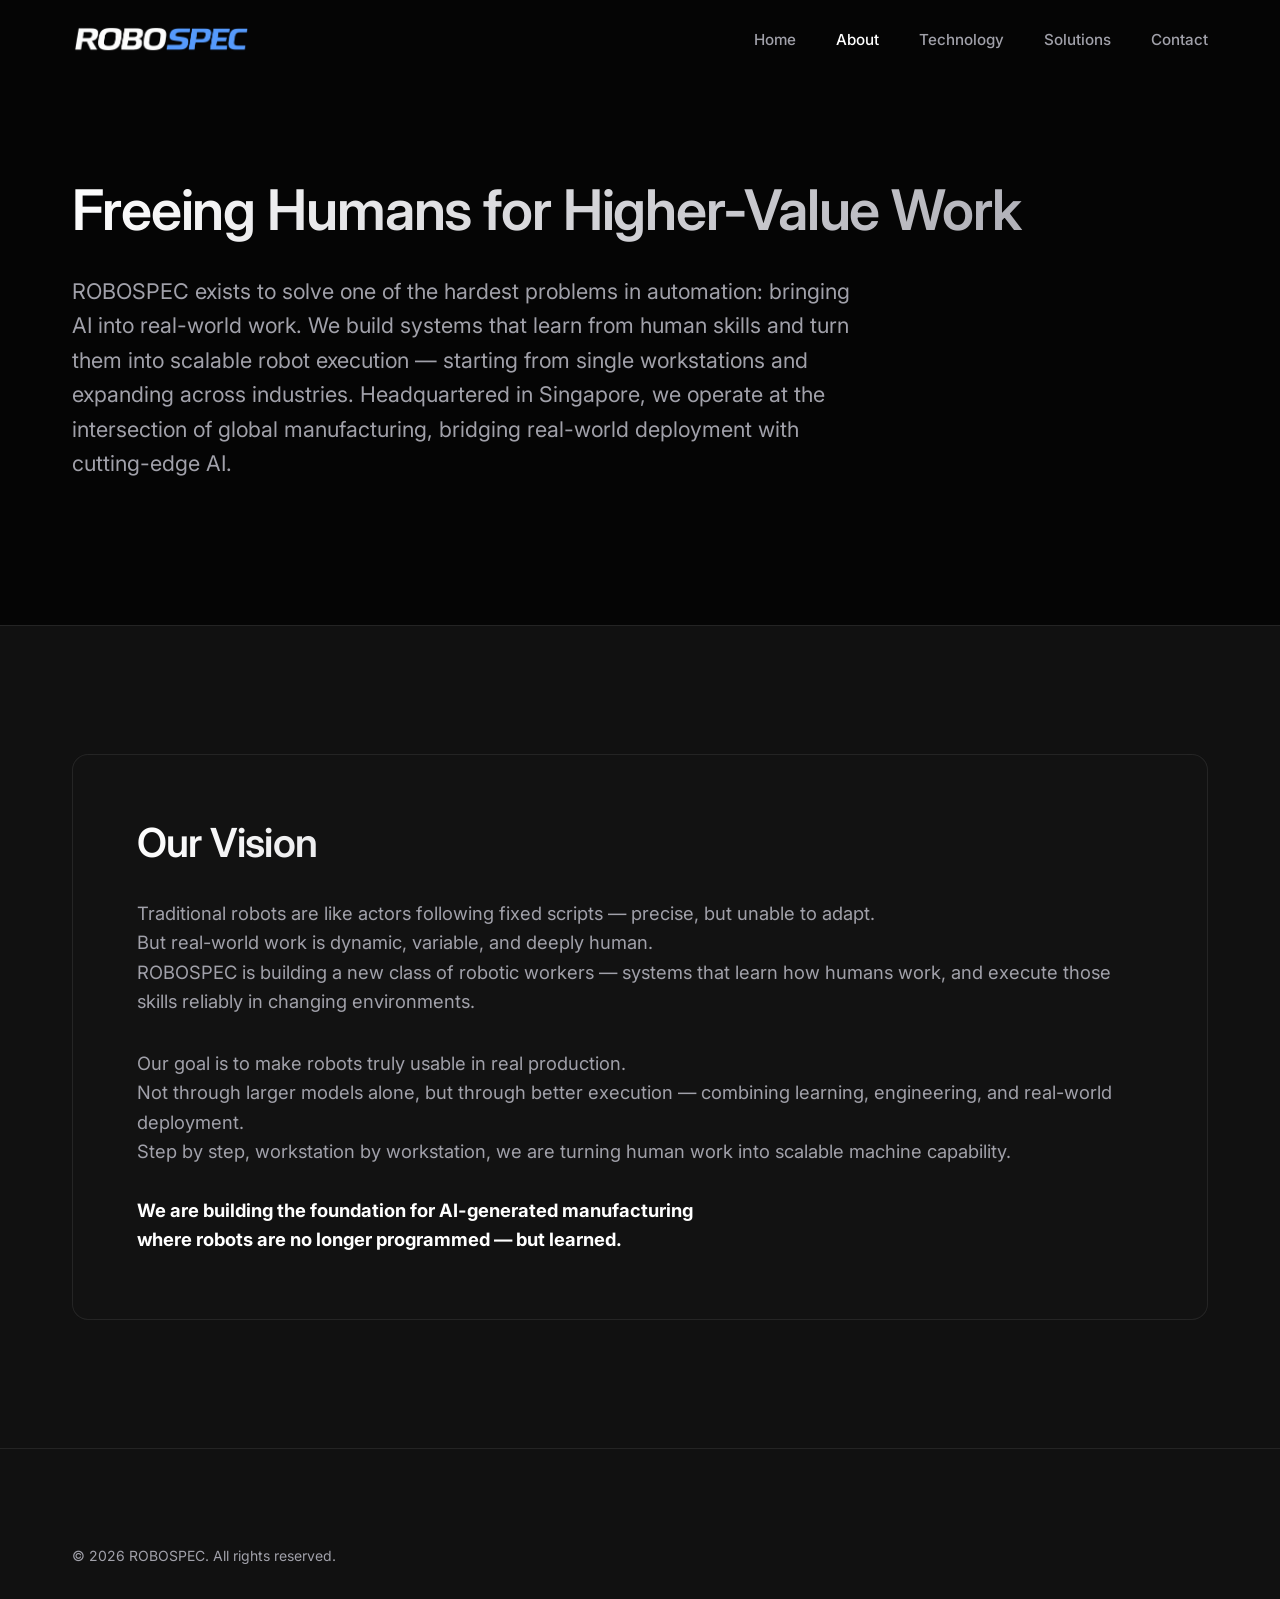
==== about.html @ 254b166c "u" ====
<!DOCTYPE html>
<html lang="en">

<head>
  <meta charset="UTF-8">
  <meta name="viewport" content="width=device-width, initial-scale=1.0">
  <title>About Us | ROBOSPEC</title>
  <link rel="stylesheet" href="./asset/style.css">
  <link rel="icon" href="./asset/favicon/favicon.ico" sizes="48x48">
  <link rel="icon" type="image/png" sizes="32x32" href="./asset/favicon/favicon-32x32.png">
  <link rel="icon" type="image/png" sizes="16x16" href="./asset/favicon/favicon-16x16.png">
  <link rel="apple-touch-icon" href="./asset/favicon/favicon-180x180.png">
</head>

<body>

  <!-- Navigation -->
  <nav class="navbar" id="navbar">
    <div class="container nav-container">
      <a href="index.html" class="logo">
        <img src="./asset/logo.png" alt="ROBOSPEC Logo">
      </a>
      <ul class="nav-links">
        <li><a href="index.html" class="nav-link">Home</a></li>
        <li><a href="about.html" class="nav-link active">About</a></li>
        <li><a href="technology.html" class="nav-link">Technology</a></li>
        <li><a href="solutions.html" class="nav-link">Solutions</a></li>
        <li><a href="contact.html" class="nav-link">Contact</a></li>
      </ul>
    </div>
  </nav>

  <!-- Title Header -->
  <header class="section" style="padding-top: 180px; padding-bottom: 80px;">
    <div class="container">
      <h1 class="hero-title reveal text-gradient" style="font-size: 3.5rem;">Freeing Humans for Higher-Value Work</h1>
      <p class="section-subtitle reveal" style="max-width: 800px; font-size: 1.35rem;">ROBOSPEC exists to solve one of
        the hardest problems in automation:
        bringing AI into real-world work.

        We build systems that learn from human skills and turn them into scalable robot execution —
        starting from single workstations and expanding across industries.

        Headquartered in Singapore, we operate at the intersection of global manufacturing,
        bridging real-world deployment with cutting-edge AI.</p>
    </div>
  </header>

  <!-- Team/Culture Section -->
  <section class="section" style="border-top: 1px solid var(--border-subtle); background: var(--bg-secondary);">
    <div class="container">
      <div class="glass-panel" style="padding: 4rem;">
        <h2 class="text-gradient" style="font-size: 2.5rem; margin-bottom: 2rem;">Our Vision</h2>
        <p style="color: var(--text-secondary); font-size: 1.15rem; margin-bottom: 2rem;">Traditional robots are like
          actors following fixed scripts —
          precise, but unable to adapt.<br />

          But real-world work is dynamic, variable, and deeply human.<br />


          ROBOSPEC is building a new class of robotic workers —
          systems that learn how humans work,
          and execute those skills reliably in changing environments.</p>

        <p style="color: var(--text-secondary); font-size: 1.15rem;">Our goal is to make robots truly usable in real
          production.<br />


          Not through larger models alone,
          but through better execution —
          combining learning, engineering, and real-world deployment.<br />


          Step by step, workstation by workstation,
          we are turning human work into scalable machine capability.<br /><br />
          <strong style="color: var(--text-primary);">We are building the foundation for AI-generated
            manufacturing<br />
            where robots are no longer programmed — but learned.</strong>
        </p>
      </div>
    </div>
  </section>

  <!-- Footer -->
  <footer class="footer">
    <div class="container">
      <div class="footer-bottom" style="border-top: none; padding-top: 0;">
        <p>&copy; 2026 ROBOSPEC. All rights reserved.</p>
      </div>
    </div>
  </footer>

  <script src="./asset/main.js"></script>
</body>

</html>
---- asset/style.css ----
/* ==========================================================================
   Design System & Global Variables
   ========================================================================== */
@import url('https://fonts.googleapis.com/css2?family=Inter:wght@300;400;500;600;700&display=swap');

:root {
  /* Color Palette */
  --bg-primary: #050505;
  --bg-secondary: #111111;
  --bg-card: rgba(20, 20, 20, 0.6);
  --accent-primary: #5c9eff;
  --accent-hover: #82b4ff;
  --accent-glow: rgba(92, 158, 255, 0.25);
  
  --text-primary: #ffffff;
  --text-secondary: #a1a1aa;
  
  --border-subtle: rgba(255, 255, 255, 0.08);
  --border-hover: rgba(255, 255, 255, 0.15);
  
  /* Typography */
  --font-sans: 'Inter', system-ui, -apple-system, sans-serif;
  
  /* Layout */
  --container-width: 1200px;
  --nav-height: 80px;
}

/* ==========================================================================
   Reset & Base Styles
   ========================================================================== */
* {
  margin: 0;
  padding: 0;
  box-sizing: border-box;
}

html {
  scroll-behavior: smooth;
  font-family: var(--font-sans);
  background-color: var(--bg-primary);
  color: var(--text-primary);
  -webkit-font-smoothing: antialiased;
}

body {
  overflow-x: hidden;
  line-height: 1.6;
}

a {
  text-decoration: none;
  color: inherit;
  transition: color 0.3s ease;
}

ul {
  list-style: none;
}

.container {
  max-width: var(--container-width);
  margin: 0 auto;
  padding: 0 2rem;
}

/* ==========================================================================
   Typography Utilities
   ========================================================================== */
h1, h2, h3, h4, h5, h6 {
  line-height: 1.2;
  font-weight: 600;
  letter-spacing: -0.02em;
}

.text-gradient {
  background: linear-gradient(135deg, #ffffff 0%, #a1a1aa 100%);
  -webkit-background-clip: text;
  -webkit-text-fill-color: transparent;
}

.section-title {
  font-size: clamp(2.5rem, 5vw, 4rem);
  margin-bottom: 1.5rem;
  max-width: 800px;
}

.section-subtitle {
  font-size: 1.25rem;
  color: var(--text-secondary);
  font-weight: 400;
  max-width: 600px;
  margin-bottom: 4rem;
}

/* ==========================================================================
   Components (Glassmorphism & Buttons)
   ========================================================================== */
.glass-panel {
  background: var(--bg-card);
  backdrop-filter: blur(12px);
  -webkit-backdrop-filter: blur(12px);
  border: 1px solid var(--border-subtle);
  border-radius: 16px;
  transition: all 0.4s cubic-bezier(0.16, 1, 0.3, 1);
}

.glass-panel:hover {
  border-color: var(--border-hover);
  background: rgba(30, 30, 30, 0.6);
  transform: translateY(-5px);
  box-shadow: 0 10px 40px rgba(0, 0, 0, 0.5);
}

.btn {
  display: inline-flex;
  align-items: center;
  justify-content: center;
  padding: 0.875rem 1.75rem;
  border-radius: 100px;
  font-weight: 500;
  font-size: 1rem;
  cursor: pointer;
  transition: all 0.3s ease;
  border: none;
}

.btn-primary {
  background: var(--accent-primary);
  color: #fff;
  box-shadow: 0 4px 15px var(--accent-glow);
}

.btn-primary:hover {
  background: var(--accent-hover);
  box-shadow: 0 6px 20px rgba(30, 96, 255, 0.4);
  transform: translateY(-2px);
}

.btn-secondary {
  background: rgba(255, 255, 255, 0.05);
  color: var(--text-primary);
  border: 1px solid var(--border-subtle);
  backdrop-filter: blur(10px);
}

.btn-secondary:hover {
  background: rgba(255, 255, 255, 0.1);
  border-color: var(--border-hover);
  transform: translateY(-2px);
}

/* ==========================================================================
   Navigation
   ========================================================================== */
.navbar {
  position: fixed;
  top: 0;
  width: 100%;
  height: var(--nav-height);
  z-index: 1000;
  transition: all 0.3s ease;
  border-bottom: 1px solid transparent;
}

.navbar.scrolled {
  background: rgba(5, 5, 5, 0.8);
  backdrop-filter: blur(12px);
  -webkit-backdrop-filter: blur(12px);
  border-bottom: 1px solid var(--border-subtle);
}

.nav-container {
  display: flex;
  justify-content: space-between;
  align-items: center;
  height: 100%;
}

.logo {
  display: flex;
  align-items: center;
}

.logo img {
  height: 32px;
  width: auto;
  display: block;
}

.nav-links {
  display: flex;
  gap: 2.5rem;
}

.nav-link {
  font-size: 0.95rem;
  font-weight: 500;
  color: var(--text-secondary);
}

.nav-link:hover, .nav-link.active {
  color: var(--text-primary);
}

/* ==========================================================================
   Hero Section
   ========================================================================== */
.hero {
  position: relative;
  min-height: 100vh;
  display: flex;
  align-items: center;
  padding-top: var(--nav-height);
  overflow: hidden;
}

.hero-bg {
  position: absolute;
  top: 0;
  left: 0;
  width: 100%;
  height: 100%;
  z-index: -1;
  background: radial-gradient(circle at 50% 30%, rgba(30, 96, 255, 0.15), transparent 60%);
}

.hero-bg video, .video-placeholder {
  width: 100%;
  height: 100%;
  object-fit: cover;
  opacity: 0.4;
  mask-image: linear-gradient(to bottom, black 50%, transparent 100%);
  -webkit-mask-image: linear-gradient(to bottom, black 50%, transparent 100%);
}

.video-placeholder {
  background: repeating-linear-gradient(45deg, #111, #111 10px, #0a0a0a 10px, #0a0a0a 20px);
  display: flex;
  align-items: center;
  justify-content: center;
  color: rgba(255,255,255,0.2);
  font-size: 2rem;
  font-weight: 700;
}

.hero-content {
  max-width: 800px;
  z-index: 1;
}

.hero-title {
  font-size: clamp(3rem, 7vw, 5.5rem);
  line-height: 1.1;
  margin-bottom: 2rem;
  animation: fadeUp 1s ease 0.2s both;
}

.hero-desc {
  font-size: clamp(1.125rem, 2vw, 1.35rem);
  color: var(--text-secondary);
  font-weight: 400;
  margin-bottom: 3rem;
  max-width: 600px;
  animation: fadeUp 1s ease 0.4s both;
}

.hero-actions {
  display: flex;
  gap: 1rem;
  animation: fadeUp 1s ease 0.6s both;
}

/* ==========================================================================
   Features Section (Unlock Automation)
   ========================================================================== */
.section {
  padding: 8rem 0;
}

.features-grid {
  display: grid;
  grid-template-columns: repeat(auto-fit, minmax(300px, 1fr));
  gap: 2rem;
  margin-top: 4rem;
}

.feature-card {
  padding: 2.5rem;
  display: flex;
  flex-direction: column;
  gap: 1rem;
}

.feature-card .icon-wrapper {
  width: 60px;
  height: 60px;
  background: rgba(30, 96, 255, 0.1);
  border-radius: 12px;
  display: flex;
  align-items: center;
  justify-content: center;
  color: var(--accent-primary);
  margin-bottom: 1rem;
}

.feature-card h3 {
  font-size: 1.5rem;
}

.feature-card p {
  color: var(--text-secondary);
  font-size: 1rem;
}

.feature-placeholder {
  width: 100%;
  height: 180px;
  background: rgba(255,255,255,0.02);
  border-radius: 8px;
  margin-bottom: 1rem;
  display: flex;
  align-items: center;
  justify-content: center;
  color: #555;
  font-weight: 600;
  border: 1px dashed rgba(255,255,255,0.1);
}

/* ==========================================================================
   Metrics Section (Scalable Efficiency)
   ========================================================================== */
.metrics-wrap {
  border-top: 1px solid var(--border-subtle);
  border-bottom: 1px solid var(--border-subtle);
  padding: 6rem 0;
  background: linear-gradient(180deg, rgba(20,20,20,0) 0%, rgba(30,96,255,0.03) 100%);
}

.metrics-grid {
  display: grid;
  grid-template-columns: repeat(auto-fit, minmax(280px, 1fr));
  gap: 4rem 2rem;
}

.metric-item h2 {
  font-size: 2.25rem;
  margin-bottom: 1rem;
  color: var(--accent-primary);
  display: flex;
  align-items: baseline;
  flex-wrap: wrap;
}

.metric-item h2 span {
  font-size: 1.5rem;
  color: var(--text-primary);
  margin-right: 0.75rem;
}

.metric-item p {
  font-size: 1.125rem;
  color: var(--text-secondary);
}

/* ==========================================================================
   Process Section (Deploy)
   ========================================================================== */
.process-grid {
  display: grid;
  grid-template-columns: repeat(auto-fit, minmax(300px, 1fr));
  gap: 3rem;
  position: relative;
}

.process-step {
  position: relative;
}

.step-num {
  font-family: monospace;
  font-size: 1.25rem;
  color: var(--accent-primary);
  margin-bottom: 1rem;
  display: block;
}

.process-step h3 {
  font-size: 1.75rem;
  margin-bottom: 1rem;
}

.process-step p {
  color: var(--text-secondary);
}

/* ==========================================================================
   Footer
   ========================================================================== */
.footer {
  border-top: 1px solid var(--border-subtle);
  padding: 6rem 0 2rem;
  background: var(--bg-secondary);
}

.footer-top {
  display: grid;
  grid-template-columns: 2fr 1fr 1fr;
  gap: 4rem;
  margin-bottom: 4rem;
}

.footer-brand h2 {
  font-size: 2rem;
  margin-bottom: 1.5rem;
}

.footer-form {
  display: flex;
  gap: 0.5rem;
  margin-top: 1.5rem;
}

.footer-form input {
  background: var(--bg-primary);
  border: 1px solid var(--border-subtle);
  color: #fff;
  padding: 0.75rem 1rem;
  border-radius: 8px;
  flex: 1;
  outline: none;
}

.footer-form input:focus {
  border-color: var(--accent-primary);
}

.footer-links h4 {
  margin-bottom: 1.5rem;
  font-size: 1.125rem;
}

.footer-links ul li {
  margin-bottom: 0.75rem;
}

.footer-links ul li a {
  color: var(--text-secondary);
}

.footer-links ul li a:hover {
  color: var(--text-primary);
}

.footer-bottom {
  display: flex;
  justify-content: space-between;
  border-top: 1px solid var(--border-subtle);
  padding-top: 2rem;
  color: var(--text-secondary);
  font-size: 0.875rem;
}

/* ==========================================================================
   Animations & Reveals
   ========================================================================== */
@keyframes fadeUp {
  0% { opacity: 0; transform: translateY(30px); }
  100% { opacity: 1; transform: translateY(0); }
}

.reveal {
  opacity: 0;
  transform: translateY(30px);
  transition: all 0.8s cubic-bezier(0.16, 1, 0.3, 1);
}

.reveal.visible {
  opacity: 1;
  transform: translateY(0);
}

/* ==========================================================================
   Marquee Animation
   ========================================================================== */
.marquee-wrapper {
  margin-top: 2rem;
  overflow: hidden;
  position: relative;
  width: 100%;
  max-width: 400px;
}

.marquee-content {
  display: flex;
  gap: 1rem;
  width: max-content;
  animation: scroll-left 20s linear infinite;
}

.marquee-content:hover {
  animation-play-state: paused;
}

.logo-placeholder {
  width: 100px;
  height: 48px;
  background: rgba(255, 255, 255, 0.05);
  border: 1px solid var(--border-subtle);
  border-radius: 8px;
  display: inline-flex;
  align-items: center;
  justify-content: center;
  font-size: 0.875rem;
  font-weight: 500;
  color: var(--text-secondary);
  flex-shrink: 0;
}

@keyframes scroll-left {
  0% { transform: translateX(0); }
  100% { transform: translateX(calc(-50% - 0.5rem)); }
}

/* ==========================================================================
   Responsive
   ========================================================================== */
@media (max-width: 768px) {
  .nav-links { display: none; }
  .footer-top { grid-template-columns: 1fr; }
  .hero-title { font-size: 2.5rem; }
}
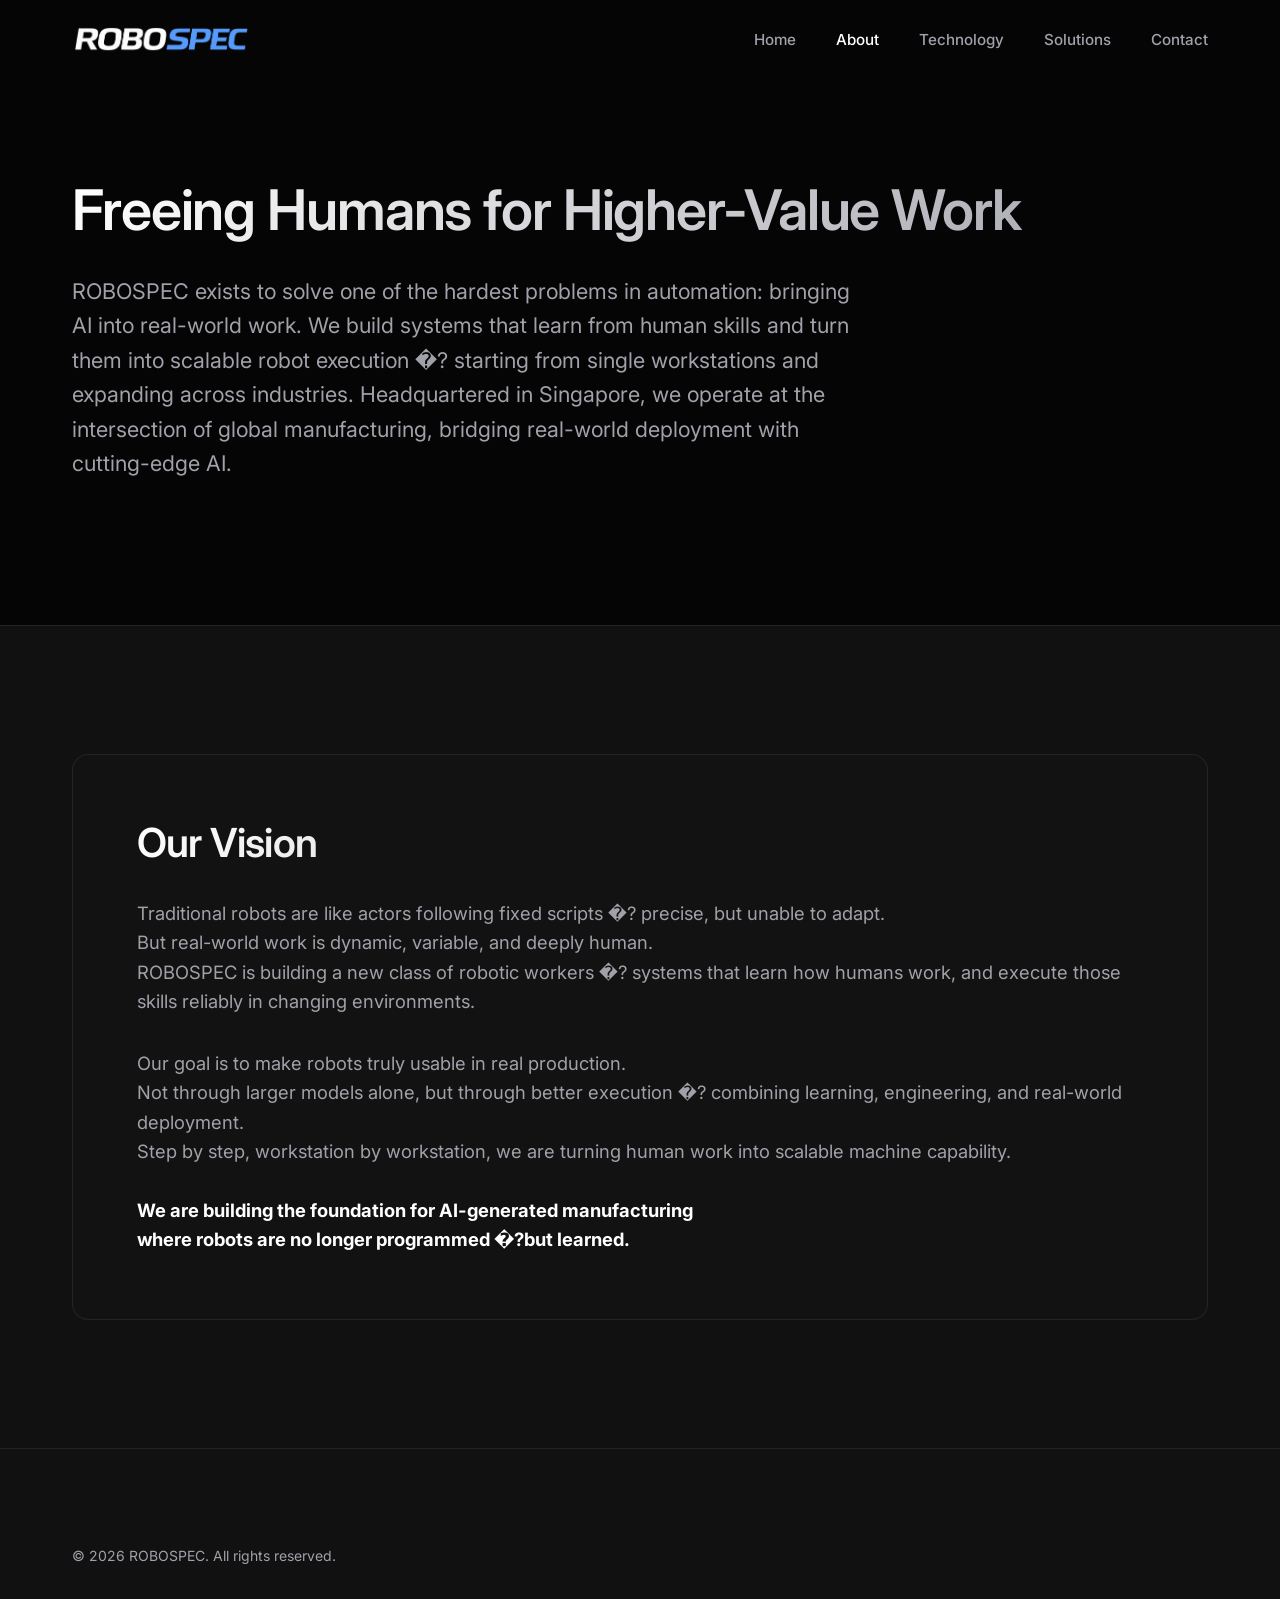
==== commit 52ba0ad5: "w" ====
--- a/about.html
+++ b/about.html
@@ -38,8 +38,7 @@
         the hardest problems in automation:
         bringing AI into real-world work.
 
-        We build systems that learn from human skills and turn them into scalable robot execution —
-        starting from single workstations and expanding across industries.
+        We build systems that learn from human skills and turn them into scalable robot execution �?        starting from single workstations and expanding across industries.
 
         Headquartered in Singapore, we operate at the intersection of global manufacturing,
         bridging real-world deployment with cutting-edge AI.</p>
@@ -52,14 +51,12 @@
       <div class="glass-panel" style="padding: 4rem;">
         <h2 class="text-gradient" style="font-size: 2.5rem; margin-bottom: 2rem;">Our Vision</h2>
         <p style="color: var(--text-secondary); font-size: 1.15rem; margin-bottom: 2rem;">Traditional robots are like
-          actors following fixed scripts —
-          precise, but unable to adapt.<br />
+          actors following fixed scripts �?          precise, but unable to adapt.<br />
 
           But real-world work is dynamic, variable, and deeply human.<br />
 
 
-          ROBOSPEC is building a new class of robotic workers —
-          systems that learn how humans work,
+          ROBOSPEC is building a new class of robotic workers �?          systems that learn how humans work,
           and execute those skills reliably in changing environments.</p>
 
         <p style="color: var(--text-secondary); font-size: 1.15rem;">Our goal is to make robots truly usable in real
@@ -67,15 +64,14 @@
 
 
           Not through larger models alone,
-          but through better execution —
-          combining learning, engineering, and real-world deployment.<br />
+          but through better execution �?          combining learning, engineering, and real-world deployment.<br />
 
 
           Step by step, workstation by workstation,
           we are turning human work into scalable machine capability.<br /><br />
           <strong style="color: var(--text-primary);">We are building the foundation for AI-generated
             manufacturing<br />
-            where robots are no longer programmed — but learned.</strong>
+            where robots are no longer programmed �?but learned.</strong>
         </p>
       </div>
     </div>
@@ -93,4 +89,4 @@
   <script src="./asset/main.js"></script>
 </body>
 
-</html>+</html>
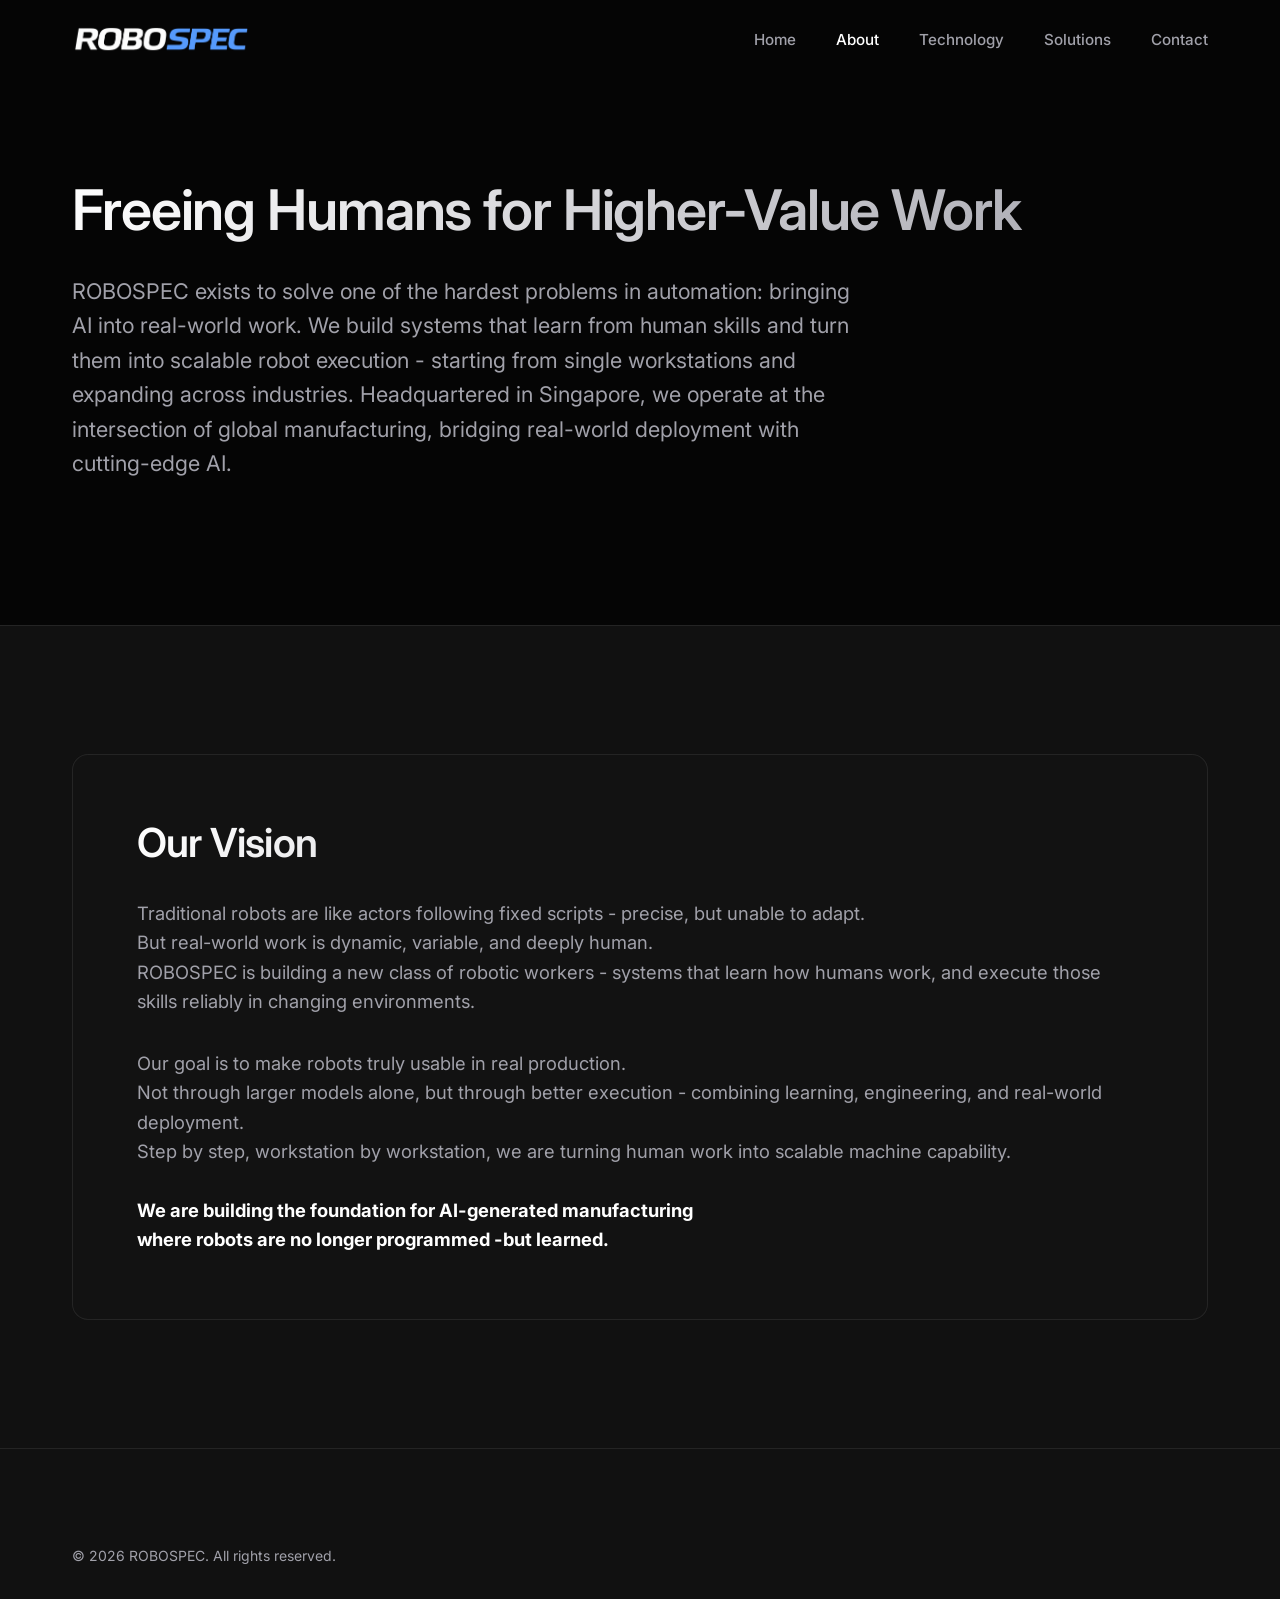
==== commit 77581372: "w" ====
--- a/about.html
+++ b/about.html
@@ -38,7 +38,8 @@
         the hardest problems in automation:
         bringing AI into real-world work.
 
-        We build systems that learn from human skills and turn them into scalable robot execution �?        starting from single workstations and expanding across industries.
+        We build systems that learn from human skills and turn them into scalable robot execution - starting from single
+        workstations and expanding across industries.
 
         Headquartered in Singapore, we operate at the intersection of global manufacturing,
         bridging real-world deployment with cutting-edge AI.</p>
@@ -51,12 +52,12 @@
       <div class="glass-panel" style="padding: 4rem;">
         <h2 class="text-gradient" style="font-size: 2.5rem; margin-bottom: 2rem;">Our Vision</h2>
         <p style="color: var(--text-secondary); font-size: 1.15rem; margin-bottom: 2rem;">Traditional robots are like
-          actors following fixed scripts �?          precise, but unable to adapt.<br />
+          actors following fixed scripts - precise, but unable to adapt.<br />
 
           But real-world work is dynamic, variable, and deeply human.<br />
 
 
-          ROBOSPEC is building a new class of robotic workers �?          systems that learn how humans work,
+          ROBOSPEC is building a new class of robotic workers - systems that learn how humans work,
           and execute those skills reliably in changing environments.</p>
 
         <p style="color: var(--text-secondary); font-size: 1.15rem;">Our goal is to make robots truly usable in real
@@ -64,14 +65,14 @@
 
 
           Not through larger models alone,
-          but through better execution �?          combining learning, engineering, and real-world deployment.<br />
+          but through better execution - combining learning, engineering, and real-world deployment.<br />
 
 
           Step by step, workstation by workstation,
           we are turning human work into scalable machine capability.<br /><br />
           <strong style="color: var(--text-primary);">We are building the foundation for AI-generated
             manufacturing<br />
-            where robots are no longer programmed �?but learned.</strong>
+            where robots are no longer programmed -but learned.</strong>
         </p>
       </div>
     </div>
@@ -89,4 +90,4 @@
   <script src="./asset/main.js"></script>
 </body>
 
-</html>
+</html>
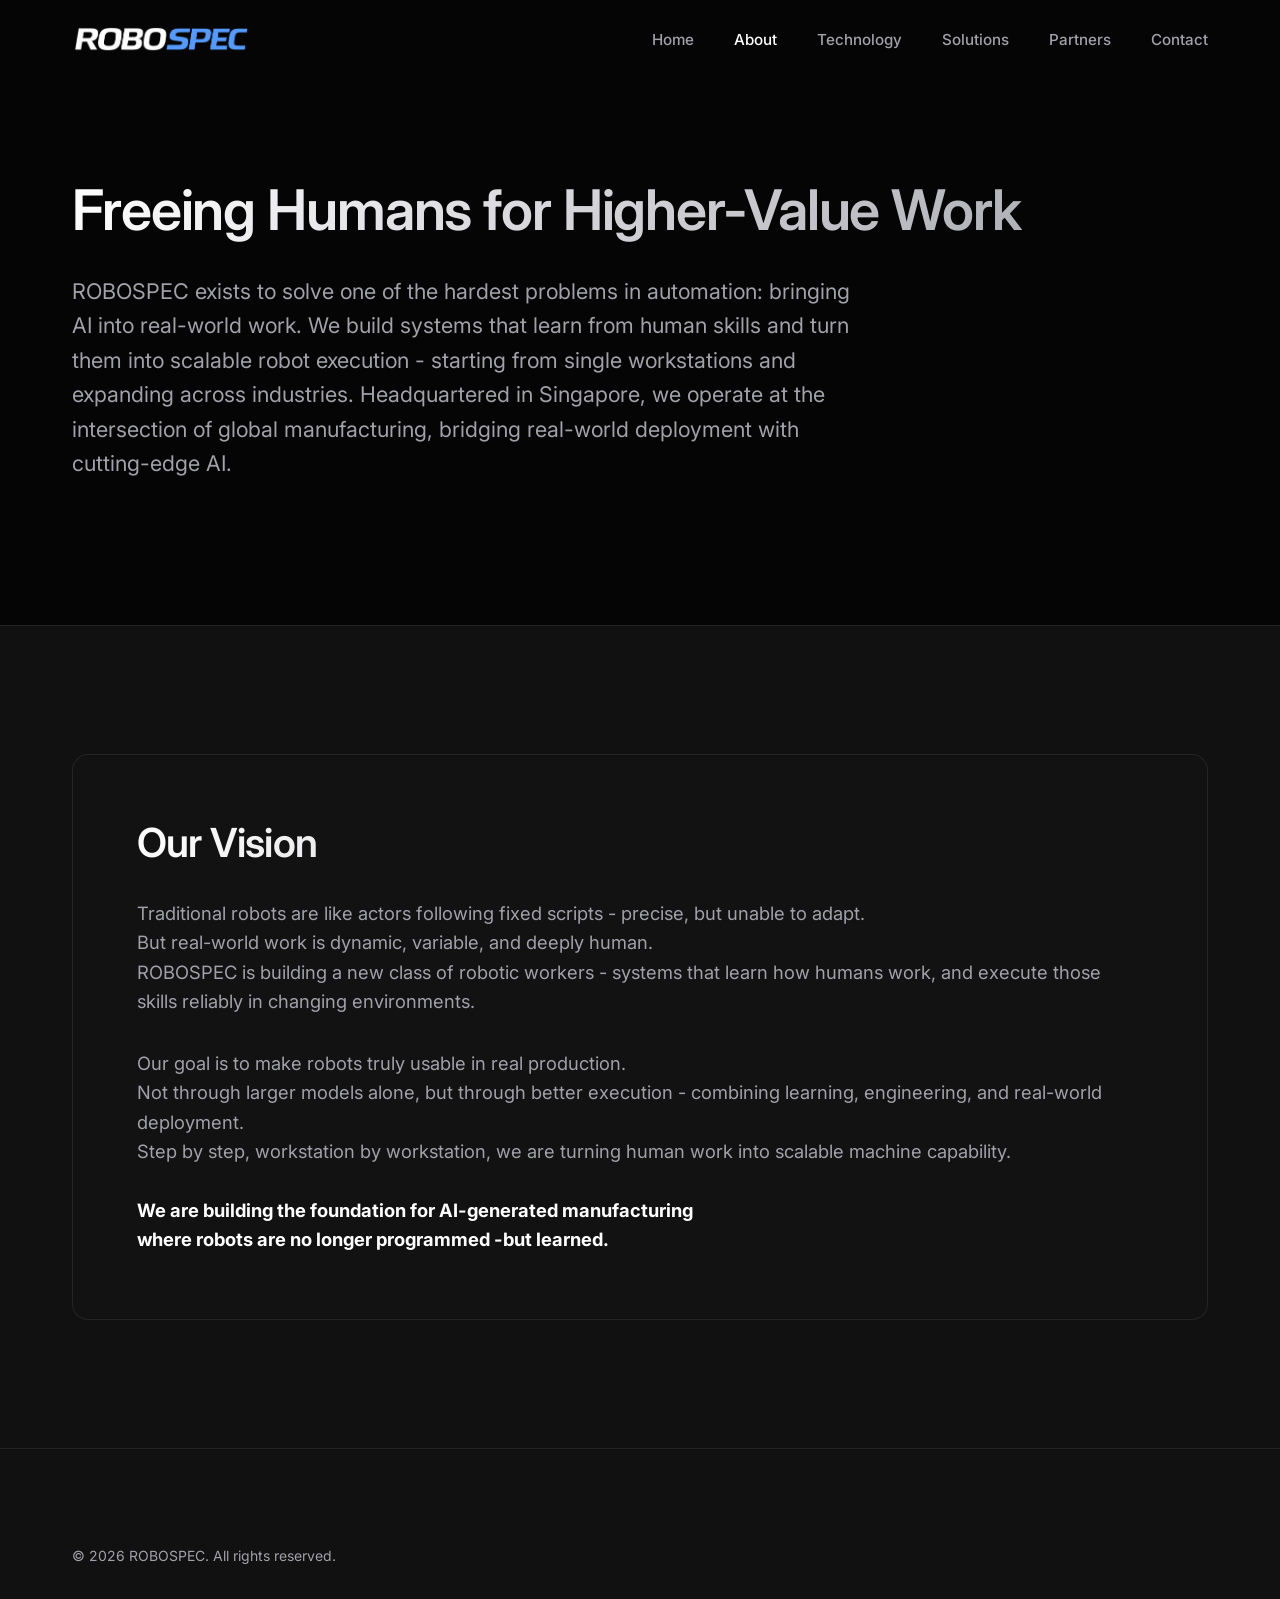
==== commit 4b39d22c: "update" ====
--- a/about.html
+++ b/about.html
@@ -25,6 +25,7 @@
         <li><a href="about.html" class="nav-link active">About</a></li>
         <li><a href="technology.html" class="nav-link">Technology</a></li>
         <li><a href="solutions.html" class="nav-link">Solutions</a></li>
+        <li><a href="partners.html" class="nav-link">Partners</a></li>
         <li><a href="contact.html" class="nav-link">Contact</a></li>
       </ul>
     </div>
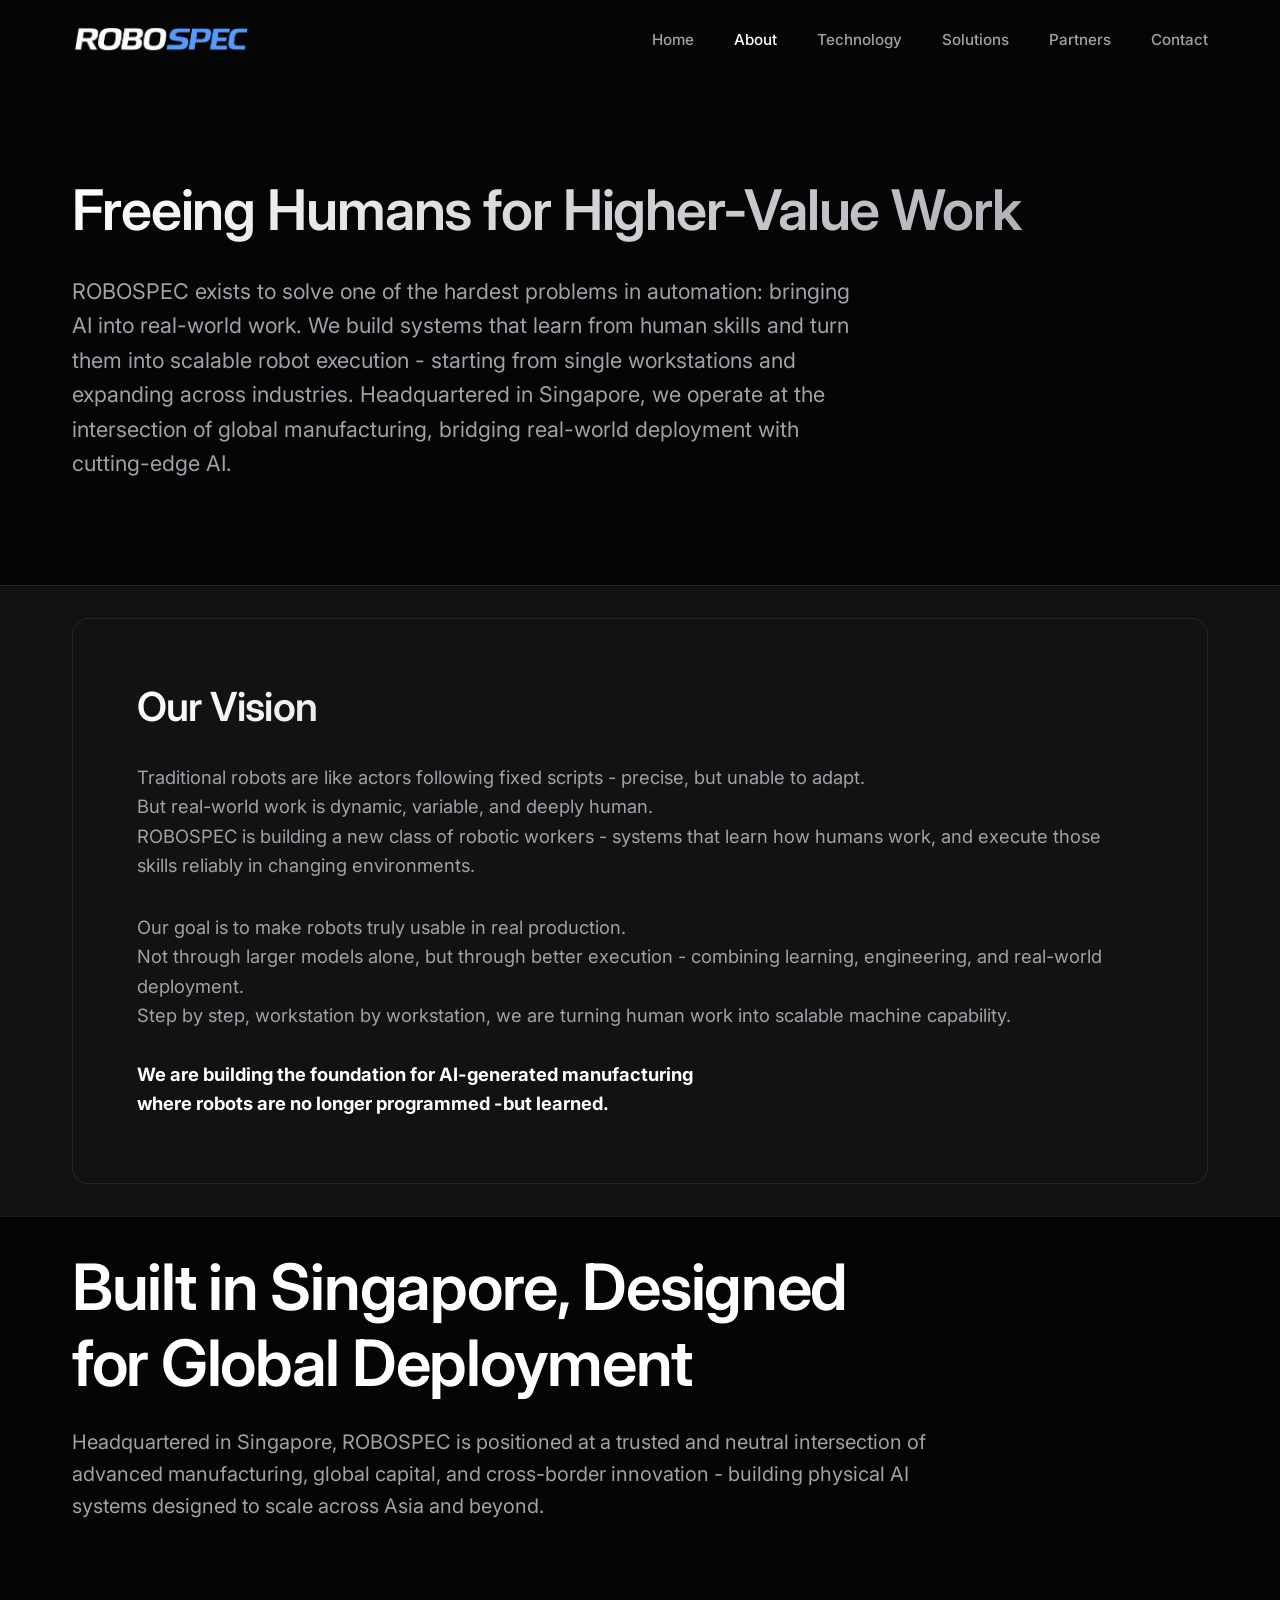
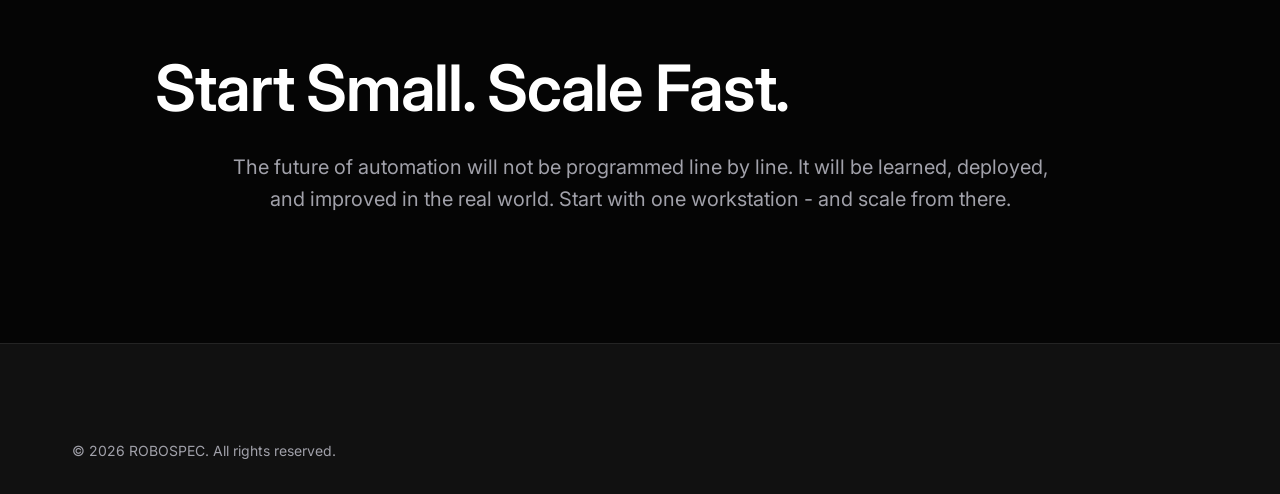
==== commit c2f5011e: "w" ====
--- a/about.html
+++ b/about.html
@@ -32,7 +32,7 @@
   </nav>
 
   <!-- Title Header -->
-  <header class="section" style="padding-top: 180px; padding-bottom: 80px;">
+  <header class="section" style="padding-top: 180px; padding-bottom: 40px;">
     <div class="container">
       <h1 class="hero-title reveal text-gradient" style="font-size: 3.5rem;">Freeing Humans for Higher-Value Work</h1>
       <p class="section-subtitle reveal" style="max-width: 800px; font-size: 1.35rem;">ROBOSPEC exists to solve one of
@@ -48,7 +48,7 @@
   </header>
 
   <!-- Team/Culture Section -->
-  <section class="section" style="border-top: 1px solid var(--border-subtle); background: var(--bg-secondary);">
+  <section class="section" style="border-top: 1px solid var(--border-subtle); background: var(--bg-secondary); padding-top: 2rem; padding-bottom: 2rem;">
     <div class="container">
       <div class="glass-panel" style="padding: 4rem;">
         <h2 class="text-gradient" style="font-size: 2.5rem; margin-bottom: 2rem;">Our Vision</h2>
@@ -79,6 +79,33 @@
     </div>
   </section>
 
+  <!-- Singapore -->
+  <section class="section" style="border-top: 1px solid var(--border-subtle); padding-top: 2rem; padding-bottom: 2rem;">
+    <div class="container">
+      <div class="section-header reveal">
+        <h2 class="section-title">Built in Singapore, Designed for Global Deployment</h2>
+        <p class="section-subtitle" style="max-width: 860px;">
+          Headquartered in Singapore, ROBOSPEC is positioned at a trusted and neutral intersection of advanced
+          manufacturing,
+          global capital, and cross-border innovation - building physical AI systems designed to scale across Asia and
+          beyond.
+        </p>
+      </div>
+    </div>
+  </section>
+
+  <!-- CTA -->
+  <section class="section" style="padding-top: 2rem;">
+    <div class="container" style="text-align: center;">
+      <h2 class="section-title reveal">Start Small. Scale Fast.</h2>
+      <p class="section-subtitle reveal" style="max-width: 820px; margin: 0 auto;">
+        The future of automation will not be programmed line by line.
+        It will be learned, deployed, and improved in the real world.
+        Start with one workstation - and scale from there.
+      </p>
+    </div>
+  </section>
+
   <!-- Footer -->
   <footer class="footer">
     <div class="container">
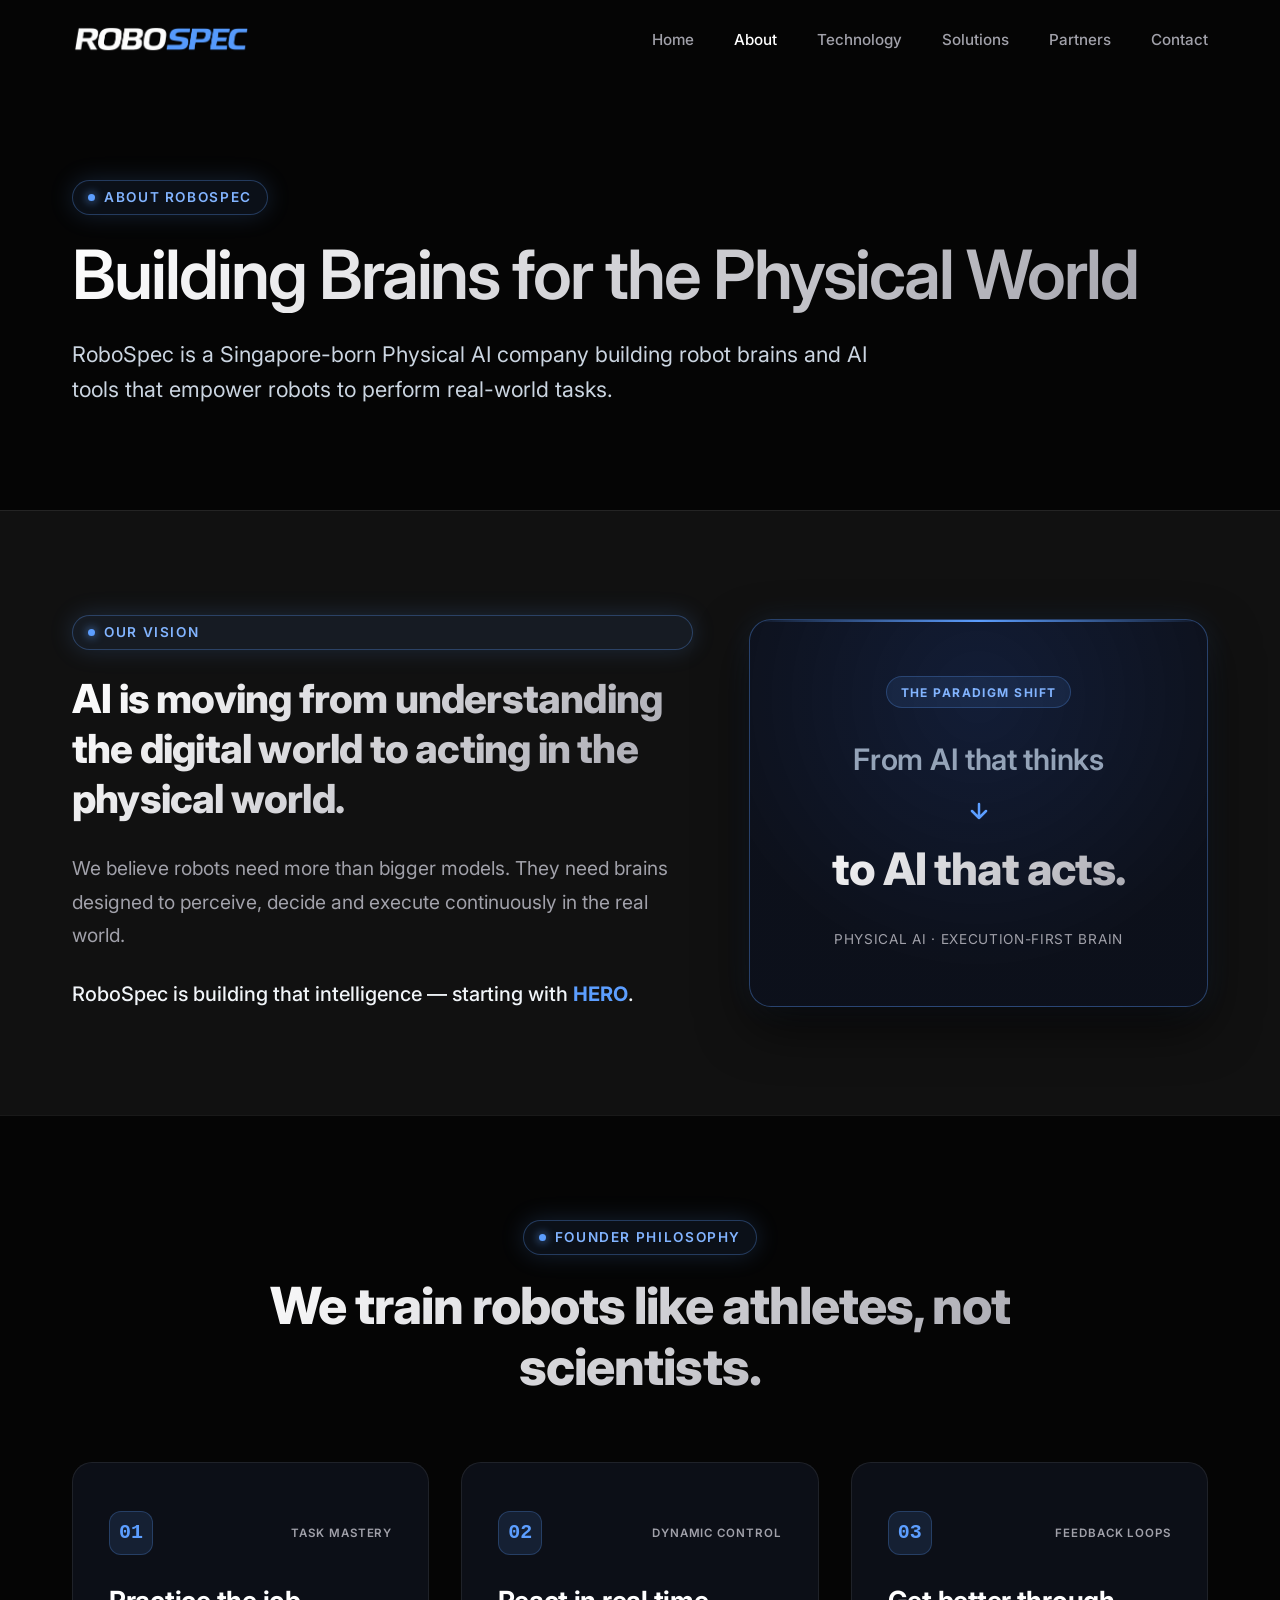
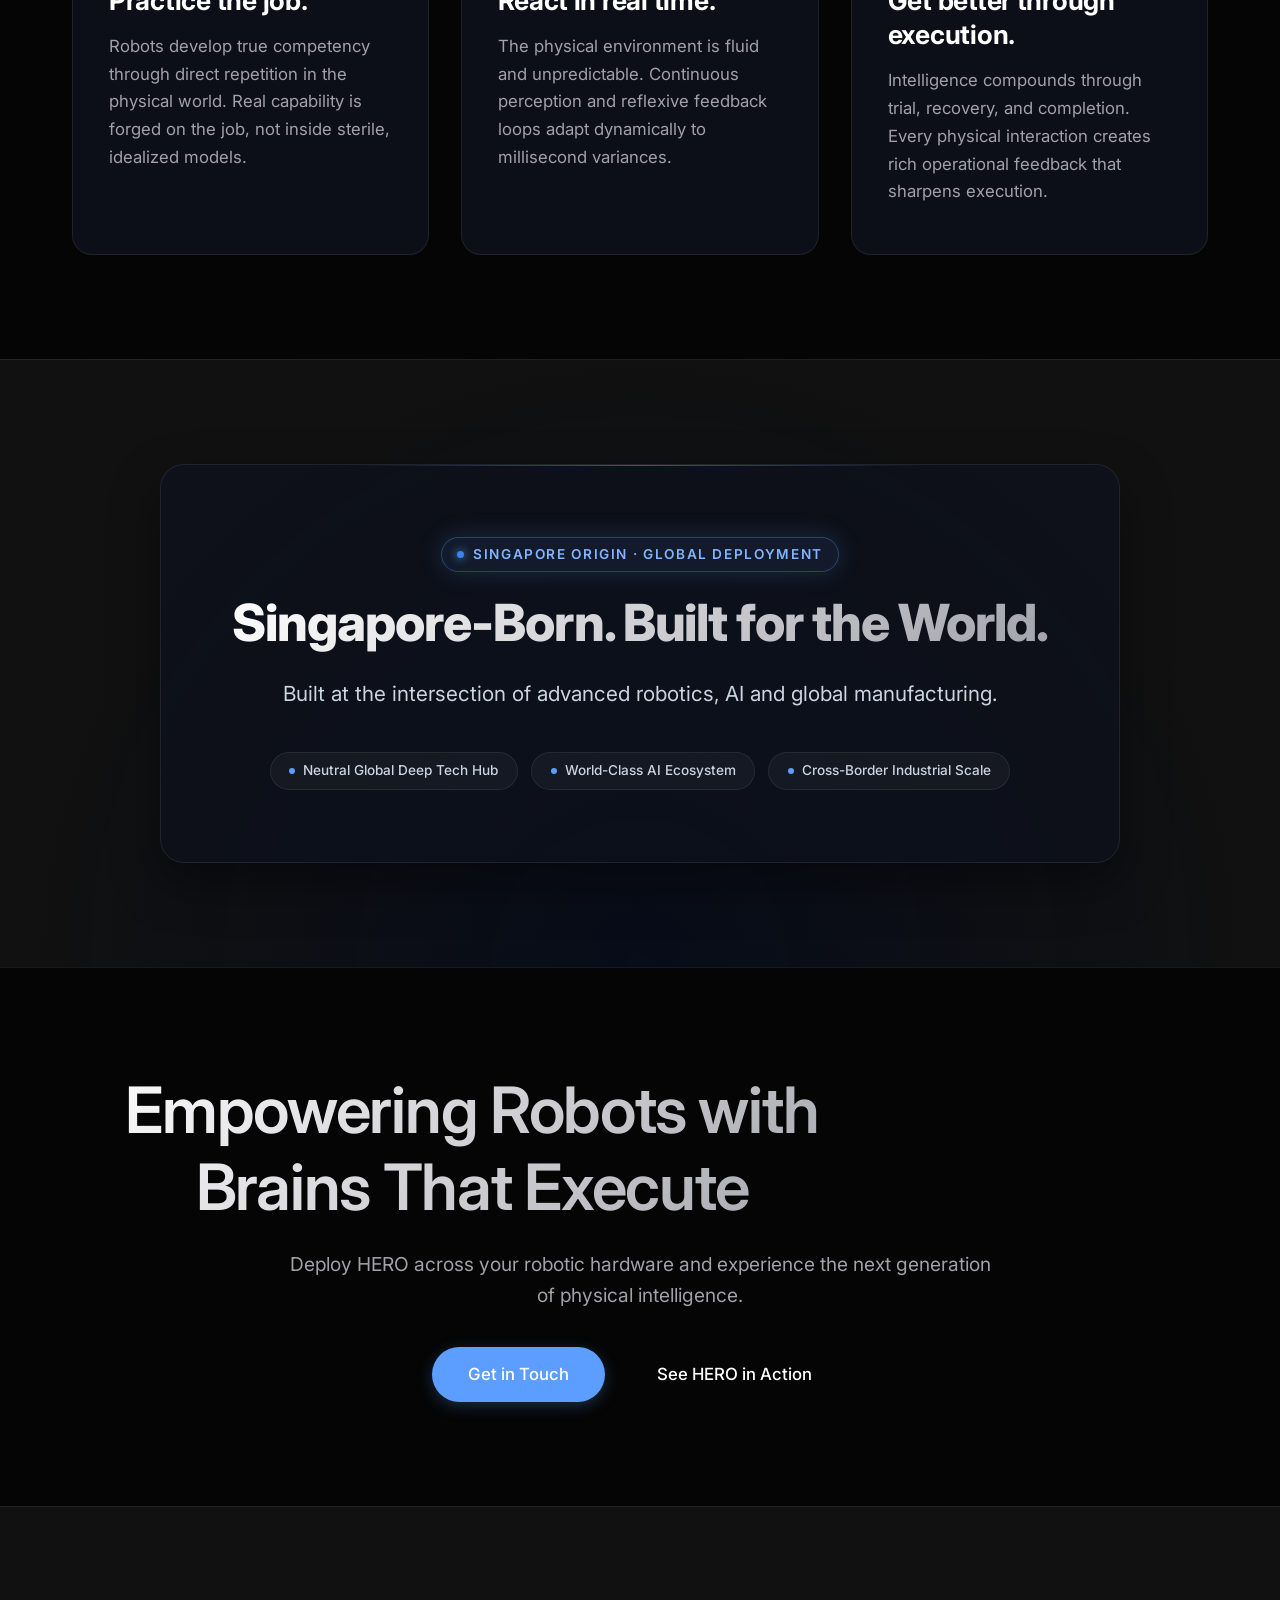
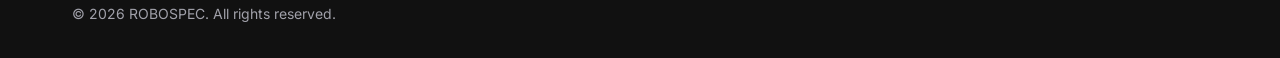
==== commit 6440c31e: "robot brain website revamp" ====
--- a/about.html
+++ b/about.html
@@ -4,7 +4,9 @@
 <head>
   <meta charset="UTF-8">
   <meta name="viewport" content="width=device-width, initial-scale=1.0">
-  <title>About Us | ROBOSPEC</title>
+  <title>About Us | ROBOSPEC - Building Brains for the Physical World</title>
+  <meta name="description"
+    content="RoboSpec is a Singapore-born Physical AI company building robot brains and AI tools that empower robots to perform real-world tasks.">
   <link rel="stylesheet" href="./asset/style.css">
   <link rel="icon" href="./asset/favicon/favicon.ico" sizes="48x48">
   <link rel="icon" type="image/png" sizes="32x32" href="./asset/favicon/favicon-32x32.png">
@@ -34,75 +36,152 @@
   <!-- Title Header -->
   <header class="section" style="padding-top: 180px; padding-bottom: 40px;">
     <div class="container">
-      <h1 class="hero-title reveal text-gradient" style="font-size: 3.5rem;">Freeing Humans for Higher-Value Work</h1>
-      <p class="section-subtitle reveal" style="max-width: 800px; font-size: 1.35rem;">ROBOSPEC exists to solve one of
-        the hardest problems in automation:
-        bringing AI into real-world work.
-
-        We build systems that learn from human skills and turn them into scalable robot execution - starting from single
-        workstations and expanding across industries.
-
-        Headquartered in Singapore, we operate at the intersection of global manufacturing,
-        bridging real-world deployment with cutting-edge AI.</p>
+      <div class="hero-badge reveal" style="margin-bottom: 1.25rem;">
+        <span class="badge-dot"></span>
+        <span class="badge-text">ABOUT ROBOSPEC</span>
+      </div>
+      <h1 class="hero-title reveal text-gradient" style="font-size: clamp(2.75rem, 5.5vw, 4.25rem); margin-bottom: 1.5rem; line-height: 1.15;">
+        Building Brains for the Physical World
+      </h1>
+      <p class="section-subtitle reveal" style="max-width: 820px; font-size: 1.35rem; line-height: 1.6; color: #cbd5e1;">
+        RoboSpec is a Singapore-born Physical AI company building robot brains and AI tools that empower robots to perform real-world tasks.
+      </p>
     </div>
   </header>
 
-  <!-- Team/Culture Section -->
-  <section class="section" style="border-top: 1px solid var(--border-subtle); background: var(--bg-secondary); padding-top: 2rem; padding-bottom: 2rem;">
-    <div class="container">
-      <div class="glass-panel" style="padding: 4rem;">
-        <h2 class="text-gradient" style="font-size: 2.5rem; margin-bottom: 2rem;">Our Vision</h2>
-        <p style="color: var(--text-secondary); font-size: 1.15rem; margin-bottom: 2rem;">Traditional robots are like
-          actors following fixed scripts - precise, but unable to adapt.<br />
-
-          But real-world work is dynamic, variable, and deeply human.<br />
-
-
-          ROBOSPEC is building a new class of robotic workers - systems that learn how humans work,
-          and execute those skills reliably in changing environments.</p>
-
-        <p style="color: var(--text-secondary); font-size: 1.15rem;">Our goal is to make robots truly usable in real
-          production.<br />
-
-
-          Not through larger models alone,
-          but through better execution - combining learning, engineering, and real-world deployment.<br />
-
-
-          Step by step, workstation by workstation,
-          we are turning human work into scalable machine capability.<br /><br />
-          <strong style="color: var(--text-primary);">We are building the foundation for AI-generated
-            manufacturing<br />
-            where robots are no longer programmed -but learned.</strong>
+  <!-- Vision Section -->
+  <section class="section vision-section" style="border-top: 1px solid var(--border-subtle); background: var(--bg-secondary); padding: 6.5rem 0;">
+    <div class="container">
+      <div class="vision-grid">
+        <!-- Vision Left: The Narrative -->
+        <div class="vision-narrative reveal">
+          <div class="hero-badge" style="margin-bottom: 1.5rem;">
+            <span class="badge-dot"></span>
+            <span class="badge-text">OUR VISION</span>
+          </div>
+          <h2 class="vision-lead text-gradient">
+            AI is moving from understanding the digital world to acting in the physical world.
+          </h2>
+          <p class="vision-body">
+            We believe robots need more than bigger models. They need brains designed to perceive, decide and execute continuously in the real world.
+          </p>
+          <p class="vision-highlight">
+            RoboSpec is building that intelligence — starting with <span style="color: var(--accent-primary); font-weight: 700;">HERO</span>.
+          </p>
+        </div>
+
+        <!-- Vision Right: Power Phrase Callout Card -->
+        <div class="vision-power-card-wrap reveal">
+          <div class="vision-power-card">
+            <span class="power-tag">The Paradigm Shift</span>
+            <div class="power-phrase-from">From AI that thinks</div>
+            <div class="power-arrow-wrap">
+              <svg width="24" height="24" viewBox="0 0 24 24" fill="none" stroke="currentColor" stroke-width="2.5" stroke-linecap="round" stroke-linejoin="round">
+                <path d="M12 5v14M19 12l-7 7-7-7"/>
+              </svg>
+            </div>
+            <div class="power-phrase-to text-gradient">to AI that acts.</div>
+            <div class="power-footer-caption">Physical AI · Execution-First Brain</div>
+          </div>
+        </div>
+      </div>
+    </div>
+  </section>
+
+  <!-- Founder Philosophy Section -->
+  <section class="section philosophy-section">
+    <div class="container">
+      <div class="philosophy-header reveal">
+        <div class="hero-badge" style="margin-bottom: 1.25rem;">
+          <span class="badge-dot"></span>
+          <span class="badge-text">FOUNDER PHILOSOPHY</span>
+        </div>
+        <h2 class="philosophy-title text-gradient">
+          We train robots like athletes, not scientists.
+        </h2>
+      </div>
+
+      <div class="founder-philosophy-grid">
+        <!-- Pillar 1 -->
+        <div class="philosophy-card reveal">
+          <div class="philosophy-card-top">
+            <div class="philosophy-num">01</div>
+            <span class="philosophy-pill">Task Mastery</span>
+          </div>
+          <h3 class="philosophy-card-title">Practice the job.</h3>
+          <p class="philosophy-card-desc">
+            Robots develop true competency through direct repetition in the physical world. Real capability is forged on the job, not inside sterile, idealized models.
+          </p>
+        </div>
+
+        <!-- Pillar 2 -->
+        <div class="philosophy-card reveal">
+          <div class="philosophy-card-top">
+            <div class="philosophy-num">02</div>
+            <span class="philosophy-pill">Dynamic Control</span>
+          </div>
+          <h3 class="philosophy-card-title">React in real time.</h3>
+          <p class="philosophy-card-desc">
+            The physical environment is fluid and unpredictable. Continuous perception and reflexive feedback loops adapt dynamically to millisecond variances.
+          </p>
+        </div>
+
+        <!-- Pillar 3 -->
+        <div class="philosophy-card reveal">
+          <div class="philosophy-card-top">
+            <div class="philosophy-num">03</div>
+            <span class="philosophy-pill">Feedback Loops</span>
+          </div>
+          <h3 class="philosophy-card-title">Get better through execution.</h3>
+          <p class="philosophy-card-desc">
+            Intelligence compounds through trial, recovery, and completion. Every physical interaction creates rich operational feedback that sharpens execution.
+          </p>
+        </div>
+      </div>
+    </div>
+  </section>
+
+  <!-- Singapore -->
+  <section class="section singapore-section">
+    <div class="container">
+      <div class="singapore-box reveal">
+        <div class="hero-badge" style="margin-bottom: 1.25rem;">
+          <span class="badge-dot" style="background: #3b82f6;"></span>
+          <span class="badge-text">SINGAPORE ORIGIN · GLOBAL DEPLOYMENT</span>
+        </div>
+        <h2 class="singapore-title text-gradient">Singapore-Born. Built for the World.</h2>
+        <p class="singapore-desc">
+          Built at the intersection of advanced robotics, AI and global manufacturing.
         </p>
-      </div>
-    </div>
-  </section>
-
-  <!-- Singapore -->
-  <section class="section" style="border-top: 1px solid var(--border-subtle); padding-top: 2rem; padding-bottom: 2rem;">
-    <div class="container">
-      <div class="section-header reveal">
-        <h2 class="section-title">Built in Singapore, Designed for Global Deployment</h2>
-        <p class="section-subtitle" style="max-width: 860px;">
-          Headquartered in Singapore, ROBOSPEC is positioned at a trusted and neutral intersection of advanced
-          manufacturing,
-          global capital, and cross-border innovation - building physical AI systems designed to scale across Asia and
-          beyond.
-        </p>
+        <div class="singapore-tags-wrap">
+          <div class="singapore-tag">
+            <span class="singapore-tag-dot"></span>
+            <span>Neutral Global Deep Tech Hub</span>
+          </div>
+          <div class="singapore-tag">
+            <span class="singapore-tag-dot"></span>
+            <span>World-Class AI Ecosystem</span>
+          </div>
+          <div class="singapore-tag">
+            <span class="singapore-tag-dot"></span>
+            <span>Cross-Border Industrial Scale</span>
+          </div>
+        </div>
       </div>
     </div>
   </section>
 
   <!-- CTA -->
-  <section class="section" style="padding-top: 2rem;">
+  <section class="section" style="padding: 6.5rem 0; border-top: 1px solid var(--border-subtle); background: var(--bg-primary);">
     <div class="container" style="text-align: center;">
-      <h2 class="section-title reveal">Start Small. Scale Fast.</h2>
-      <p class="section-subtitle reveal" style="max-width: 820px; margin: 0 auto;">
-        The future of automation will not be programmed line by line.
-        It will be learned, deployed, and improved in the real world.
-        Start with one workstation - and scale from there.
+      <h2 class="section-title reveal text-gradient">Empowering Robots with Brains That Execute</h2>
+      <p class="section-subtitle reveal" style="max-width: 720px; margin: 0 auto 2.25rem; font-size: 1.2rem; color: var(--text-secondary);">
+        Deploy HERO across your robotic hardware and experience the next generation of physical intelligence.
       </p>
+      <div class="reveal" style="display: flex; gap: 1rem; justify-content: center; flex-wrap: wrap;">
+        <a href="contact.html" class="btn btn-primary" style="padding: 0.9rem 2.25rem; font-size: 1.05rem;">Get in Touch</a>
+        <a href="index.html#demo" class="btn btn-outline" style="padding: 0.9rem 2.25rem; font-size: 1.05rem;">See HERO in Action</a>
+      </div>
     </div>
   </section>
 
@@ -110,7 +189,7 @@
   <footer class="footer">
     <div class="container">
       <div class="footer-bottom" style="border-top: none; padding-top: 0;">
-        <p>&copy; 2026 ROBOSPEC. All rights reserved.</p>
+        <p>&copy; <span id="currentYear"></span> ROBOSPEC. All rights reserved.</p>
       </div>
     </div>
   </footer>
--- a/asset/style.css
+++ b/asset/style.css
@@ -222,38 +222,95 @@
   width: 100%;
   height: 100%;
   z-index: -1;
-  background: radial-gradient(circle at 50% 30%, rgba(30, 96, 255, 0.15), transparent 60%);
-}
-
-.hero-bg video, .video-placeholder {
+  background: radial-gradient(circle at 60% 30%, rgba(30, 96, 255, 0.18), transparent 65%);
+}
+
+.hero-bg img, .hero-bg video, .video-placeholder {
   width: 100%;
   height: 100%;
   object-fit: cover;
-  opacity: 0.4;
-  mask-image: linear-gradient(to bottom, black 50%, transparent 100%);
-  -webkit-mask-image: linear-gradient(to bottom, black 50%, transparent 100%);
-}
-
-.video-placeholder {
-  background: repeating-linear-gradient(45deg, #111, #111 10px, #0a0a0a 10px, #0a0a0a 20px);
-  display: flex;
-  align-items: center;
-  justify-content: center;
-  color: rgba(255,255,255,0.2);
-  font-size: 2rem;
-  font-weight: 700;
+  opacity: 0.55;
+  display: block;
+}
+
+.hero-bg::after {
+  content: '';
+  position: absolute;
+  inset: 0;
+  background: linear-gradient(90deg, rgba(5, 5, 5, 0.82) 0%, rgba(5, 5, 5, 0.5) 50%, rgba(5, 5, 5, 0.25) 100%),
+              linear-gradient(180deg, rgba(5, 5, 5, 0.4) 0%, transparent 40%, rgba(5, 5, 5, 0.95) 100%);
+  pointer-events: none;
 }
 
 .hero-content {
-  max-width: 800px;
+  max-width: 860px;
   z-index: 1;
 }
 
+.hero-badge {
+  display: inline-flex;
+  align-items: center;
+  gap: 0.55rem;
+  padding: 0.35rem 0.95rem;
+  border-radius: 9999px;
+  background: rgba(92, 158, 255, 0.08);
+  border: 1px solid rgba(92, 158, 255, 0.3);
+  color: #82b4ff;
+  font-size: 0.85rem;
+  font-weight: 600;
+  letter-spacing: 0.12em;
+  text-transform: uppercase;
+  margin-bottom: 1.5rem;
+  box-shadow: 0 0 25px rgba(92, 158, 255, 0.18);
+  animation: fadeUp 0.8s ease 0.1s both;
+}
+
+.hero-badge .badge-dot {
+  width: 7px;
+  height: 7px;
+  border-radius: 50%;
+  background-color: #5c9eff;
+  box-shadow: 0 0 10px #5c9eff;
+  animation: pulse-dot 2s infinite ease-in-out;
+}
+
+@keyframes pulse-dot {
+  0%, 100% {
+    transform: scale(1);
+    opacity: 1;
+  }
+  50% {
+    transform: scale(1.35);
+    opacity: 0.55;
+  }
+}
+
 .hero-title {
-  font-size: clamp(3rem, 7vw, 5.5rem);
+  font-size: clamp(3rem, 6.5vw, 5.25rem);
   line-height: 1.1;
-  margin-bottom: 2rem;
+  margin-bottom: 1.25rem;
+  letter-spacing: -0.03em;
   animation: fadeUp 1s ease 0.2s both;
+}
+
+.hero-tagline {
+  font-size: clamp(1.25rem, 2.5vw, 1.85rem);
+  color: #e4e4e7;
+  font-weight: 500;
+  line-height: 1.35;
+  margin-bottom: 1rem;
+  animation: fadeUp 1s ease 0.35s both;
+}
+
+.hero-caption {
+  font-size: clamp(0.95rem, 1.2vw, 1.05rem);
+  color: var(--text-secondary);
+  font-weight: 400;
+  line-height: 1.5;
+  margin-bottom: 2.75rem;
+  max-width: 680px;
+  opacity: 0.85;
+  animation: fadeUp 1s ease 0.45s both;
 }
 
 .hero-desc {
@@ -267,8 +324,9 @@
 
 .hero-actions {
   display: flex;
-  gap: 1rem;
-  animation: fadeUp 1s ease 0.6s both;
+  gap: 1.25rem;
+  flex-wrap: wrap;
+  animation: fadeUp 1s ease 0.55s both;
 }
 
 /* ==========================================================================
@@ -325,6 +383,202 @@
   color: #555;
   font-weight: 600;
   border: 1px dashed rgba(255,255,255,0.1);
+}
+
+/* ==========================================================================
+   Showcase / One Brain Many Robots Hub Diagram
+   ========================================================================== */
+.showcase-container {
+  width: 100%;
+  max-width: 1140px;
+  margin: 3rem auto 1.5rem auto;
+}
+
+.showcase-frame {
+  position: relative;
+  width: 100%;
+  border-radius: 24px;
+  overflow: hidden;
+  border: 1px solid var(--border-subtle);
+  background: radial-gradient(circle at 50% 15%, rgba(30, 96, 255, 0.12), rgba(10, 12, 18, 0.85) 60%);
+  display: flex;
+  flex-direction: column;
+  align-items: center;
+  justify-content: center;
+  box-shadow: 0 24px 60px rgba(0, 0, 0, 0.7), inset 0 0 60px rgba(92, 158, 255, 0.05);
+  padding: 3.5rem 2rem 2.5rem;
+  transition: all 0.4s cubic-bezier(0.16, 1, 0.3, 1);
+}
+
+.showcase-frame:hover {
+  border-color: rgba(92, 158, 255, 0.35);
+  box-shadow: 0 30px 70px rgba(0, 0, 0, 0.8), 0 0 40px rgba(92, 158, 255, 0.15);
+}
+
+/* Central Brain Hub */
+.brain-hub-node {
+  display: flex;
+  flex-direction: column;
+  align-items: center;
+  position: relative;
+  z-index: 2;
+  padding: 1.5rem 2.5rem;
+  border-radius: 20px;
+  background: rgba(18, 22, 34, 0.85);
+  border: 1px solid rgba(92, 158, 255, 0.35);
+  box-shadow: 0 10px 30px rgba(0, 0, 0, 0.6), 0 0 30px rgba(92, 158, 255, 0.2);
+  backdrop-filter: blur(10px);
+}
+
+.brain-hub-title {
+  font-size: 2.25rem;
+  font-weight: 800;
+  letter-spacing: -0.02em;
+  margin: 0.25rem 0;
+}
+
+.brain-hub-sub {
+  font-size: 0.875rem;
+  color: #82b4ff;
+  font-weight: 500;
+  letter-spacing: 0.05em;
+  text-transform: uppercase;
+}
+
+/* Hub Bus SVG Connecting Traces */
+.hub-bus-svg-wrap {
+  width: 100%;
+  max-width: 980px;
+  height: 90px;
+  position: relative;
+  z-index: 1;
+  margin: -5px 0 0.5rem;
+}
+
+.hub-bus-svg {
+  width: 100%;
+  height: 100%;
+  display: block;
+  overflow: visible;
+}
+
+.flow-pulse {
+  animation: pulseFlow 2s linear infinite;
+}
+
+.flow-pulse-down {
+  animation: pulseFlowDown 2s linear infinite;
+}
+
+@keyframes pulseFlow {
+  0% { stroke-dashoffset: 90; }
+  100% { stroke-dashoffset: 0; }
+}
+
+@keyframes pulseFlowDown {
+  0% { stroke-dashoffset: 75; }
+  100% { stroke-dashoffset: 0; }
+}
+
+/* Hardware Cards Row */
+.hardware-row {
+  display: grid;
+  grid-template-columns: repeat(4, 1fr);
+  gap: 1.5rem;
+  width: 100%;
+  max-width: 1020px;
+  position: relative;
+  z-index: 2;
+}
+
+.hardware-card {
+  padding: 1.25rem;
+  display: flex;
+  flex-direction: column;
+  border-radius: 16px;
+  background: rgba(20, 24, 34, 0.7);
+  border: 1px solid var(--border-subtle);
+  transition: all 0.35s cubic-bezier(0.16, 1, 0.3, 1);
+  overflow: hidden;
+  text-align: left;
+}
+
+.hardware-card:hover {
+  transform: translateY(-5px);
+  border-color: rgba(92, 158, 255, 0.4);
+  box-shadow: 0 12px 30px rgba(0, 0, 0, 0.7), 0 0 20px rgba(92, 158, 255, 0.15);
+}
+
+.hardware-img-wrap {
+  width: 100%;
+  height: 140px;
+  border-radius: 10px;
+  overflow: hidden;
+  background: #090b10;
+  margin-bottom: 1rem;
+  border: 1px solid rgba(255, 255, 255, 0.05);
+}
+
+.hardware-img-wrap img {
+  width: 100%;
+  height: 100%;
+  object-fit: cover;
+  transition: transform 0.5s ease;
+}
+
+.hardware-card:hover .hardware-img-wrap img {
+  transform: scale(1.05);
+}
+
+.hardware-meta {
+  display: flex;
+  flex-direction: column;
+  gap: 0.35rem;
+}
+
+.hardware-name {
+  font-size: 1.25rem;
+  font-weight: 700;
+  color: #ffffff;
+  letter-spacing: -0.01em;
+}
+
+.hardware-type {
+  font-size: 0.8rem;
+  color: var(--text-secondary);
+  line-height: 1.35;
+}
+
+.hardware-badge {
+  align-self: flex-start;
+  margin-top: 0.65rem;
+  font-size: 0.72rem;
+  font-weight: 600;
+  padding: 0.2rem 0.55rem;
+  border-radius: 4px;
+  background: rgba(92, 158, 255, 0.1);
+  border: 1px solid rgba(92, 158, 255, 0.25);
+  color: #82b4ff;
+  letter-spacing: 0.04em;
+  text-transform: uppercase;
+}
+
+@media (max-width: 900px) {
+  .hardware-row {
+    grid-template-columns: repeat(2, 1fr);
+  }
+  .hub-bus-svg-wrap {
+    display: none;
+  }
+  .brain-hub-node {
+    margin-bottom: 2rem;
+  }
+}
+
+@media (max-width: 540px) {
+  .hardware-row {
+    grid-template-columns: 1fr;
+  }
 }
 
 /* ==========================================================================
@@ -364,34 +618,298 @@
 }
 
 /* ==========================================================================
-   Process Section (Deploy)
+   Philosophy Section: Robots Need to Execute
    ========================================================================== */
-.process-grid {
+.philosophy-kicker {
+  display: inline-block;
+  font-size: 1.1rem;
+  font-weight: 600;
+  letter-spacing: 0.08em;
+  text-transform: uppercase;
+  color: var(--accent-primary);
+  margin-bottom: 0.75rem;
+}
+
+.execution-philosophy-grid,
+.philosophy-grid {
   display: grid;
-  grid-template-columns: repeat(auto-fit, minmax(300px, 1fr));
-  gap: 3rem;
+  grid-template-columns: 1.15fr 0.85fr;
+  gap: 2.5rem;
+  align-items: stretch;
+  margin-top: 2rem;
+  width: 100%;
+}
+
+.philosophy-media-frame {
   position: relative;
-}
-
-.process-step {
+  min-height: 520px;
+  border-radius: 20px;
+  overflow: hidden;
+  border: 1px solid var(--border-subtle);
+  background: radial-gradient(circle at 50% 50%, rgba(30, 96, 255, 0.08), rgba(12, 12, 12, 0.8) 75%);
+  display: flex;
+  align-items: center;
+  justify-content: center;
+  box-shadow: 0 20px 50px rgba(0, 0, 0, 0.6);
+  transition: all 0.4s ease;
+}
+
+.philosophy-media-frame:hover {
+  border-color: rgba(92, 158, 255, 0.35);
+  box-shadow: 0 25px 60px rgba(0, 0, 0, 0.7), 0 0 35px rgba(92, 158, 255, 0.15);
+}
+
+/* Minimalist Loop Visual */
+.loop-visual-container {
+  width: 100%;
+  display: flex;
+  flex-direction: column;
+  align-items: center;
+  justify-content: center;
+  padding: 2rem 1.5rem;
   position: relative;
 }
 
-.step-num {
+.loop-flow-bar {
+  display: inline-flex;
+  align-items: center;
+  gap: 0.55rem;
+  padding: 0.4rem 1rem;
+  background: rgba(255, 255, 255, 0.04);
+  border: 1px solid var(--border-subtle);
+  border-radius: 9999px;
+  font-size: 0.85rem;
+  font-weight: 500;
+  color: var(--text-secondary);
+  margin-bottom: 1.5rem;
+  flex-wrap: wrap;
+  justify-content: center;
+}
+
+.loop-flow-bar span {
+  color: var(--text-primary);
+  font-weight: 600;
+}
+
+.loop-flow-bar .flow-arrow {
+  color: var(--accent-primary);
+  font-weight: bold;
+}
+
+.loop-svg-wrap {
+  width: 100%;
+  max-width: 440px;
+  aspect-ratio: 1 / 1;
+  position: relative;
+  display: flex;
+  align-items: center;
+  justify-content: center;
+}
+
+.loop-svg {
+  width: 100%;
+  height: 100%;
+  overflow: visible;
+}
+
+/* Animated rotating glow beam */
+.loop-beam {
+  transform-origin: 250px 250px;
+  animation: rotateLoopBeam 6s linear infinite;
+}
+
+@keyframes rotateLoopBeam {
+  from {
+    transform: rotate(0deg);
+  }
+  to {
+    transform: rotate(360deg);
+  }
+}
+
+.loop-node {
+  cursor: default;
+}
+
+.loop-node rect {
+  transition: all 0.3s ease;
+}
+
+.loop-node:hover rect {
+  stroke: var(--accent-hover);
+  fill: rgba(30, 96, 255, 0.25);
+  filter: drop-shadow(0 0 10px rgba(92, 158, 255, 0.6));
+}
+
+.loop-node text {
+  font-family: var(--font-sans);
+  pointer-events: none;
+}
+
+.hero-side-panel {
+  padding: 2.75rem 2.25rem;
+  display: flex;
+  flex-direction: column;
+  justify-content: space-between;
+  border-radius: 20px;
+}
+
+.hero-side-title {
+  font-size: 1.85rem;
+  font-weight: 700;
+  margin-bottom: 0.5rem;
+}
+
+.hero-side-tagline {
+  font-size: 0.95rem;
+  color: var(--text-secondary);
+  margin-bottom: 1.75rem;
+  line-height: 1.5;
+}
+
+.hero-loop-list {
+  display: flex;
+  flex-direction: column;
+  gap: 1.15rem;
+}
+
+.loop-item {
+  display: flex;
+  align-items: flex-start;
+  gap: 1rem;
+}
+
+.loop-dot {
+  width: 8px;
+  height: 8px;
+  border-radius: 50%;
+  background-color: var(--accent-primary);
+  box-shadow: 0 0 8px var(--accent-primary);
+  margin-top: 0.45rem;
+  flex-shrink: 0;
+}
+
+.loop-item strong {
+  display: block;
+  font-size: 1.025rem;
+  color: var(--text-primary);
+  font-weight: 600;
+  margin-bottom: 0.2rem;
+}
+
+.loop-item span {
+  display: block;
+  font-size: 0.85rem;
+  color: var(--text-secondary);
+  line-height: 1.4;
+}
+
+@media (max-width: 900px) {
+  .execution-philosophy-grid,
+  .philosophy-grid {
+    grid-template-columns: 1fr;
+  }
+}
+
+/* ==========================================================================
+   Architecture Teaser Section: One Brain. Built to Execute.
+   ========================================================================== */
+.arch-teaser-section {
+  border-top: 1px solid var(--border-subtle);
+  background: radial-gradient(circle at 50% 0%, rgba(30, 96, 255, 0.05), transparent 70%);
+  padding: 8rem 0;
+}
+
+.arch-grid {
+  display: grid;
+  grid-template-columns: repeat(4, 1fr);
+  gap: 1.75rem;
+  margin-top: 3.5rem;
+}
+
+.arch-card {
+  padding: 2.25rem 2rem;
+  min-height: 200px;
+  display: flex;
+  flex-direction: column;
+  justify-content: space-between;
+  border-radius: 18px;
+  background: var(--bg-card);
+  border: 1px solid var(--border-subtle);
+  transition: all 0.4s cubic-bezier(0.16, 1, 0.3, 1);
+  position: relative;
+  overflow: hidden;
+}
+
+.arch-card::before {
+  content: '';
+  position: absolute;
+  top: 0;
+  left: 0;
+  right: 0;
+  height: 2px;
+  background: linear-gradient(90deg, transparent, var(--accent-primary), transparent);
+  opacity: 0;
+  transition: opacity 0.4s ease;
+}
+
+.arch-card:hover {
+  border-color: rgba(92, 158, 255, 0.35);
+  transform: translateY(-6px);
+  box-shadow: 0 16px 40px rgba(0, 0, 0, 0.6), 0 0 25px rgba(92, 158, 255, 0.12);
+}
+
+.arch-card:hover::before {
+  opacity: 1;
+}
+
+.arch-card-top {
+  display: flex;
+  align-items: center;
+  justify-content: space-between;
+  margin-bottom: 2rem;
+}
+
+.arch-card-top svg {
+  color: var(--accent-primary);
+  opacity: 0.9;
+  filter: drop-shadow(0 0 8px rgba(92, 158, 255, 0.4));
+  transition: transform 0.3s ease;
+}
+
+.arch-card:hover .arch-card-top svg {
+  transform: scale(1.1);
+}
+
+.arch-step-num {
   font-family: monospace;
-  font-size: 1.25rem;
-  color: var(--accent-primary);
-  margin-bottom: 1rem;
-  display: block;
-}
-
-.process-step h3 {
-  font-size: 1.75rem;
-  margin-bottom: 1rem;
-}
-
-.process-step p {
-  color: var(--text-secondary);
+  font-size: 0.95rem;
+  font-weight: 600;
+  color: var(--text-secondary);
+  background: rgba(255, 255, 255, 0.04);
+  padding: 0.25rem 0.6rem;
+  border-radius: 6px;
+  border: 1px solid var(--border-subtle);
+}
+
+.arch-title {
+  font-size: clamp(1.65rem, 2.2vw, 2.15rem);
+  font-weight: 700;
+  color: #ffffff;
+  letter-spacing: -0.02em;
+  line-height: 1.2;
+}
+
+@media (max-width: 1024px) {
+  .arch-grid {
+    grid-template-columns: repeat(2, 1fr);
+  }
+}
+
+@media (max-width: 580px) {
+  .arch-grid {
+    grid-template-columns: 1fr;
+  }
 }
 
 /* ==========================================================================
@@ -530,3 +1048,1320 @@
   .footer-top { grid-template-columns: 1fr; }
   .hero-title { font-size: 2.5rem; }
 }
+
+/* ==========================================================================
+   About Page Custom Sections (Vision, Founder Philosophy, Singapore)
+   ========================================================================== */
+
+/* Vision Grid & Power Phrase */
+.vision-grid {
+  display: grid;
+  grid-template-columns: 1.15fr 0.85fr;
+  gap: 3.5rem;
+  align-items: center;
+}
+
+.vision-narrative {
+  display: flex;
+  flex-direction: column;
+}
+
+.vision-lead {
+  font-size: clamp(1.8rem, 3.2vw, 2.5rem);
+  font-weight: 800;
+  line-height: 1.25;
+  letter-spacing: -0.02em;
+  margin-bottom: 1.75rem;
+}
+
+.vision-body {
+  font-size: 1.2rem;
+  line-height: 1.75;
+  color: var(--text-secondary);
+  margin-bottom: 1.5rem;
+}
+
+.vision-highlight {
+  font-size: 1.25rem;
+  line-height: 1.7;
+  color: #f1f5f9;
+  font-weight: 500;
+}
+
+.vision-power-card {
+  position: relative;
+  background: radial-gradient(circle at 50% 20%, rgba(30, 96, 255, 0.16), rgba(13, 17, 28, 0.95) 70%);
+  border: 1px solid rgba(92, 158, 255, 0.35);
+  border-radius: 22px;
+  padding: 3.5rem 2.5rem;
+  text-align: center;
+  box-shadow: 0 20px 50px rgba(0, 0, 0, 0.6), 0 0 30px rgba(92, 158, 255, 0.12);
+  overflow: hidden;
+}
+
+.vision-power-card::before {
+  content: '';
+  position: absolute;
+  top: 0;
+  left: 0;
+  right: 0;
+  height: 2px;
+  background: linear-gradient(90deg, transparent, #5c9eff, transparent);
+}
+
+.power-tag {
+  display: inline-block;
+  font-size: 0.75rem;
+  font-weight: 700;
+  letter-spacing: 0.12em;
+  text-transform: uppercase;
+  color: #82b4ff;
+  background: rgba(92, 158, 255, 0.1);
+  border: 1px solid rgba(92, 158, 255, 0.25);
+  padding: 0.35rem 0.85rem;
+  border-radius: 999px;
+  margin-bottom: 2rem;
+}
+
+.power-phrase-from {
+  font-size: clamp(1.4rem, 2.5vw, 1.85rem);
+  font-weight: 600;
+  color: #94a3b8;
+  letter-spacing: -0.01em;
+  line-height: 1.3;
+}
+
+.power-arrow-wrap {
+  display: flex;
+  justify-content: center;
+  align-items: center;
+  margin: 1.25rem 0;
+  color: #5c9eff;
+  animation: floatArrow 2.5s ease-in-out infinite;
+}
+
+@keyframes floatArrow {
+  0%, 100% { transform: translateY(0); }
+  50% { transform: translateY(6px); }
+}
+
+.power-phrase-to {
+  font-size: clamp(2rem, 3.5vw, 2.85rem);
+  font-weight: 800;
+  letter-spacing: -0.02em;
+  line-height: 1.2;
+}
+
+.power-footer-caption {
+  margin-top: 2rem;
+  font-size: 0.85rem;
+  color: var(--text-secondary);
+  letter-spacing: 0.05em;
+  text-transform: uppercase;
+}
+
+/* Founder Philosophy Section */
+.philosophy-section {
+  border-top: 1px solid var(--border-subtle);
+  background: var(--bg-primary);
+  padding: 6.5rem 0;
+}
+
+.philosophy-header {
+  text-align: center;
+  max-width: 860px;
+  margin: 0 auto 4rem;
+}
+
+.philosophy-header .hero-badge {
+  margin-bottom: 1.25rem;
+}
+
+.philosophy-title {
+  font-size: clamp(2.2rem, 4vw, 3.25rem);
+  font-weight: 800;
+  letter-spacing: -0.02em;
+  line-height: 1.2;
+  color: #ffffff;
+}
+
+.founder-philosophy-grid {
+  display: grid;
+  grid-template-columns: repeat(3, 1fr);
+  gap: 2rem;
+}
+
+.philosophy-card {
+  background: rgba(15, 19, 30, 0.75);
+  border: 1px solid rgba(255, 255, 255, 0.08);
+  border-radius: 20px;
+  padding: 3rem 2.25rem;
+  display: flex;
+  flex-direction: column;
+  transition: all 0.35s cubic-bezier(0.16, 1, 0.3, 1);
+  position: relative;
+  overflow: hidden;
+}
+
+.philosophy-card:hover {
+  transform: translateY(-6px);
+  border-color: rgba(92, 158, 255, 0.4);
+  box-shadow: 0 16px 40px rgba(0, 0, 0, 0.6), 0 0 30px rgba(92, 158, 255, 0.12);
+}
+
+.philosophy-card-top {
+  display: flex;
+  align-items: center;
+  justify-content: space-between;
+  margin-bottom: 1.75rem;
+}
+
+.philosophy-num {
+  font-family: 'Space Grotesk', -apple-system, monospace;
+  font-size: 1.25rem;
+  font-weight: 800;
+  color: #5c9eff;
+  background: rgba(92, 158, 255, 0.12);
+  width: 44px;
+  height: 44px;
+  border-radius: 12px;
+  display: flex;
+  align-items: center;
+  justify-content: center;
+  border: 1px solid rgba(92, 158, 255, 0.25);
+}
+
+.philosophy-pill {
+  font-size: 0.72rem;
+  font-weight: 600;
+  text-transform: uppercase;
+  letter-spacing: 0.08em;
+  color: var(--text-secondary);
+}
+
+.philosophy-card-title {
+  font-size: 1.65rem;
+  font-weight: 700;
+  color: #ffffff;
+  margin-bottom: 1rem;
+  letter-spacing: -0.01em;
+  line-height: 1.3;
+}
+
+.philosophy-card-desc {
+  font-size: 1.05rem;
+  line-height: 1.65;
+  color: var(--text-secondary);
+}
+
+/* Singapore Section */
+.singapore-section {
+  border-top: 1px solid var(--border-subtle);
+  background: radial-gradient(circle at 50% 100%, rgba(30, 96, 255, 0.08), var(--bg-secondary) 70%);
+  padding: 6.5rem 0;
+}
+
+.singapore-box {
+  background: rgba(14, 18, 29, 0.7);
+  border: 1px solid rgba(255, 255, 255, 0.08);
+  border-radius: 24px;
+  padding: 4.5rem 3.5rem;
+  text-align: center;
+  max-width: 960px;
+  margin: 0 auto;
+  box-shadow: 0 20px 50px rgba(0, 0, 0, 0.4);
+  position: relative;
+  overflow: hidden;
+}
+
+.singapore-box::before {
+  content: '';
+  position: absolute;
+  top: 0;
+  left: 20%;
+  right: 20%;
+  height: 1px;
+  background: linear-gradient(90deg, transparent, rgba(92, 158, 255, 0.5), transparent);
+}
+
+.singapore-box .hero-badge {
+  margin-bottom: 1.5rem;
+}
+
+.singapore-title {
+  font-size: clamp(2.2rem, 4vw, 3.25rem);
+  font-weight: 800;
+  letter-spacing: -0.02em;
+  margin-bottom: 1.5rem;
+  line-height: 1.2;
+}
+
+.singapore-desc {
+  font-size: 1.3rem;
+  line-height: 1.65;
+  color: #cbd5e1;
+  max-width: 740px;
+  margin: 0 auto 2.5rem;
+}
+
+.singapore-tags-wrap {
+  display: flex;
+  flex-wrap: wrap;
+  gap: 0.85rem;
+  justify-content: center;
+}
+
+.singapore-tag {
+  display: inline-flex;
+  align-items: center;
+  gap: 0.5rem;
+  font-size: 0.85rem;
+  font-weight: 500;
+  color: #cbd5e1;
+  background: rgba(255, 255, 255, 0.04);
+  border: 1px solid rgba(255, 255, 255, 0.08);
+  border-radius: 999px;
+  padding: 0.45rem 1.15rem;
+}
+
+.singapore-tag-dot {
+  width: 6px;
+  height: 6px;
+  border-radius: 50%;
+  background: #5c9eff;
+}
+
+@media (max-width: 960px) {
+  .vision-grid {
+    grid-template-columns: 1fr;
+    gap: 3rem;
+  }
+  .founder-philosophy-grid {
+    grid-template-columns: 1fr;
+    gap: 1.5rem;
+  }
+  .singapore-box {
+    padding: 3rem 1.75rem;
+  }
+}
+
+/* ==========================================================================
+   Technology Page: Architecture Visual & Why Execution-First Comparison
+   ========================================================================== */
+
+/* Architecture Showcase Frame */
+.arch-showcase-wrap {
+  max-width: 1040px;
+  margin: 3.5rem auto 0;
+  padding: 2.75rem;
+  border-radius: 24px;
+  background: radial-gradient(circle at 50% 15%, rgba(30, 96, 255, 0.14), rgba(11, 14, 23, 0.95) 70%);
+  border: 1px solid rgba(92, 158, 255, 0.35);
+  box-shadow: 0 25px 60px rgba(0, 0, 0, 0.7), inset 0 0 60px rgba(92, 158, 255, 0.06);
+  position: relative;
+  overflow: hidden;
+}
+
+.arch-top-bar {
+  display: flex;
+  justify-content: space-between;
+  align-items: center;
+  border-bottom: 1px solid rgba(255, 255, 255, 0.08);
+  padding-bottom: 1.5rem;
+  margin-bottom: 2.5rem;
+}
+
+.arch-runtime-tag {
+  display: flex;
+  align-items: center;
+  gap: 0.6rem;
+  font-size: 0.8rem;
+  font-weight: 600;
+  color: #82b4ff;
+  letter-spacing: 0.05em;
+  text-transform: uppercase;
+}
+
+.arch-runtime-tag .pulse-dot {
+  width: 8px;
+  height: 8px;
+  border-radius: 50%;
+  background: #10b981;
+  box-shadow: 0 0 8px #10b981;
+}
+
+.arch-diagram-grid {
+  display: grid;
+  grid-template-columns: 1.35fr 0.65fr;
+  gap: 2.5rem;
+  align-items: stretch;
+}
+
+.arch-layers-col {
+  display: flex;
+  flex-direction: column;
+  gap: 0.85rem;
+}
+
+.arch-layer-card {
+  background: rgba(16, 20, 32, 0.85);
+  border: 1px solid rgba(255, 255, 255, 0.09);
+  border-radius: 16px;
+  padding: 1.25rem 1.6rem;
+  transition: all 0.3s cubic-bezier(0.16, 1, 0.3, 1);
+  position: relative;
+}
+
+.arch-layer-card:hover {
+  border-color: rgba(92, 158, 255, 0.5);
+  transform: translateX(5px);
+  box-shadow: 0 10px 25px rgba(0, 0, 0, 0.5), 0 0 20px rgba(92, 158, 255, 0.15);
+}
+
+.arch-layer-head {
+  display: flex;
+  align-items: center;
+  justify-content: space-between;
+  margin-bottom: 0.4rem;
+}
+
+.arch-layer-title-wrap {
+  display: flex;
+  align-items: center;
+  gap: 0.75rem;
+}
+
+.arch-layer-num {
+  font-family: 'Space Grotesk', -apple-system, monospace;
+  font-size: 0.75rem;
+  font-weight: 700;
+  color: #5c9eff;
+  background: rgba(92, 158, 255, 0.15);
+  padding: 0.2rem 0.55rem;
+  border-radius: 6px;
+  border: 1px solid rgba(92, 158, 255, 0.3);
+}
+
+.arch-layer-name {
+  font-size: 1.25rem;
+  font-weight: 700;
+  color: #ffffff;
+  letter-spacing: -0.01em;
+}
+
+.arch-layer-sub {
+  font-size: 0.78rem;
+  color: var(--text-secondary);
+  letter-spacing: 0.04em;
+  text-transform: uppercase;
+}
+
+.arch-layer-desc {
+  font-size: 0.92rem;
+  line-height: 1.5;
+  color: #94a3b8;
+  margin-bottom: 0.6rem;
+}
+
+.arch-tags-row {
+  display: flex;
+  flex-wrap: wrap;
+  gap: 0.4rem;
+}
+
+.arch-pill {
+  font-size: 0.72rem;
+  color: #cbd5e1;
+  background: rgba(255, 255, 255, 0.05);
+  border: 1px solid rgba(255, 255, 255, 0.08);
+  border-radius: 6px;
+  padding: 0.15rem 0.55rem;
+}
+
+.arch-step-connector {
+  display: flex;
+  justify-content: center;
+  align-items: center;
+  color: #5c9eff;
+  height: 24px;
+}
+
+/* Outer Learn Loop Card */
+.arch-learn-col {
+  display: flex;
+  flex-direction: column;
+}
+
+.arch-learn-card {
+  height: 100%;
+  background: radial-gradient(circle at 50% 20%, rgba(59, 130, 246, 0.2), rgba(13, 17, 28, 0.95) 80%);
+  border: 1px solid rgba(92, 158, 255, 0.4);
+  border-radius: 20px;
+  padding: 2.5rem 2rem;
+  display: flex;
+  flex-direction: column;
+  justify-content: space-between;
+  box-shadow: 0 15px 40px rgba(0, 0, 0, 0.5), 0 0 30px rgba(92, 158, 255, 0.12);
+  position: relative;
+  overflow: hidden;
+}
+
+.arch-learn-badge {
+  display: inline-flex;
+  align-items: center;
+  gap: 0.5rem;
+  font-size: 0.75rem;
+  font-weight: 700;
+  letter-spacing: 0.08em;
+  text-transform: uppercase;
+  color: #82b4ff;
+  background: rgba(92, 158, 255, 0.12);
+  border: 1px solid rgba(92, 158, 255, 0.3);
+  padding: 0.35rem 0.8rem;
+  border-radius: 999px;
+  align-self: flex-start;
+  margin-bottom: 1.5rem;
+}
+
+.arch-learn-title {
+  font-size: 2.25rem;
+  font-weight: 800;
+  letter-spacing: -0.02em;
+  margin-bottom: 0.5rem;
+}
+
+.arch-learn-sub {
+  font-size: 0.9rem;
+  color: #94a3b8;
+  line-height: 1.5;
+  margin-bottom: 1.75rem;
+}
+
+.arch-learn-bullets {
+  display: flex;
+  flex-direction: column;
+  gap: 1rem;
+  margin-bottom: 2rem;
+}
+
+.arch-learn-item {
+  display: flex;
+  gap: 0.75rem;
+  font-size: 0.88rem;
+  color: #cbd5e1;
+  line-height: 1.45;
+}
+
+.arch-learn-item-icon {
+  color: #5c9eff;
+  flex-shrink: 0;
+  margin-top: 2px;
+}
+
+.arch-learn-loop-graphic {
+  border-top: 1px solid rgba(255, 255, 255, 0.08);
+  padding-top: 1.5rem;
+  display: flex;
+  align-items: center;
+  justify-content: space-between;
+  font-size: 0.75rem;
+  color: #82b4ff;
+  font-weight: 600;
+  letter-spacing: 0.05em;
+  text-transform: uppercase;
+}
+
+/* Why Execution-First Section */
+.why-execution-section {
+  padding: 7rem 0;
+  border-top: 1px solid var(--border-subtle);
+  background: var(--bg-primary);
+}
+
+.why-execution-header {
+  text-align: center;
+  max-width: 820px;
+  margin: 0 auto 4rem;
+}
+
+.why-execution-header .hero-badge {
+  margin-bottom: 1.25rem;
+}
+
+.why-execution-title {
+  font-size: clamp(2.4rem, 4.5vw, 3.5rem);
+  font-weight: 800;
+  letter-spacing: -0.02em;
+  line-height: 1.15;
+}
+
+.execution-compare-grid {
+  display: grid;
+  grid-template-columns: 1fr 1fr;
+  gap: 2.5rem;
+  margin-bottom: 4.5rem;
+}
+
+.compare-card {
+  border-radius: 22px;
+  padding: 3.25rem 2.75rem;
+  display: flex;
+  flex-direction: column;
+  transition: all 0.35s ease;
+  position: relative;
+}
+
+.compare-card.intelligence-first {
+  background: rgba(14, 18, 28, 0.7);
+  border: 1px solid rgba(255, 255, 255, 0.08);
+}
+
+.compare-card.execution-first {
+  background: radial-gradient(circle at 50% 10%, rgba(30, 96, 255, 0.16), rgba(13, 17, 30, 0.95) 75%);
+  border: 1px solid rgba(92, 158, 255, 0.4);
+  box-shadow: 0 20px 50px rgba(0, 0, 0, 0.6), 0 0 35px rgba(92, 158, 255, 0.15);
+}
+
+.compare-badge-pill {
+  display: inline-block;
+  font-size: 0.72rem;
+  font-weight: 700;
+  letter-spacing: 0.08em;
+  text-transform: uppercase;
+  padding: 0.3rem 0.75rem;
+  border-radius: 999px;
+  margin-bottom: 1.25rem;
+  align-self: flex-start;
+}
+
+.compare-card.intelligence-first .compare-badge-pill {
+  color: #94a3b8;
+  background: rgba(255, 255, 255, 0.05);
+  border: 1px solid rgba(255, 255, 255, 0.1);
+}
+
+.compare-card.execution-first .compare-badge-pill {
+  color: #82b4ff;
+  background: rgba(92, 158, 255, 0.15);
+  border: 1px solid rgba(92, 158, 255, 0.3);
+}
+
+.compare-card-title {
+  font-size: 2.2rem;
+  font-weight: 800;
+  letter-spacing: -0.02em;
+  margin-bottom: 1.75rem;
+}
+
+.compare-flow-box {
+  background: rgba(0, 0, 0, 0.3);
+  border-radius: 12px;
+  padding: 1.15rem 1.4rem;
+  margin-bottom: 2.25rem;
+  display: flex;
+  align-items: center;
+  justify-content: space-between;
+  flex-wrap: wrap;
+  gap: 0.5rem;
+}
+
+.flow-step {
+  font-size: 0.95rem;
+  font-weight: 600;
+  letter-spacing: -0.01em;
+}
+
+.compare-card.intelligence-first .flow-step {
+  color: #94a3b8;
+}
+
+.compare-card.execution-first .flow-step {
+  color: #ffffff;
+  font-weight: 700;
+}
+
+.flow-sep {
+  color: rgba(255, 255, 255, 0.3);
+  font-size: 0.85rem;
+}
+
+.compare-card.execution-first .flow-sep {
+  color: #5c9eff;
+}
+
+.compare-points-list {
+  display: flex;
+  flex-direction: column;
+  gap: 1.5rem;
+}
+
+.compare-point {
+  display: flex;
+  align-items: flex-start;
+  gap: 1rem;
+}
+
+.point-icon {
+  width: 28px;
+  height: 28px;
+  border-radius: 8px;
+  display: flex;
+  align-items: center;
+  justify-content: center;
+  flex-shrink: 0;
+  font-size: 0.85rem;
+  font-weight: bold;
+}
+
+.compare-card.intelligence-first .point-icon {
+  background: rgba(255, 255, 255, 0.05);
+  color: #94a3b8;
+  border: 1px solid rgba(255, 255, 255, 0.1);
+}
+
+.compare-card.execution-first .point-icon {
+  background: rgba(92, 158, 255, 0.15);
+  color: #82b4ff;
+  border: 1px solid rgba(92, 158, 255, 0.35);
+}
+
+.point-content h4 {
+  font-size: 1.25rem;
+  font-weight: 700;
+  color: #ffffff;
+  margin-bottom: 0.25rem;
+  letter-spacing: -0.01em;
+}
+
+.point-content p {
+  font-size: 0.92rem;
+  color: var(--text-secondary);
+  line-height: 1.5;
+}
+
+/* Power Banner Quote */
+.execution-quote-banner {
+  background: radial-gradient(circle at 50% 50%, rgba(30, 96, 255, 0.12), rgba(14, 18, 30, 0.8) 80%);
+  border: 1px solid rgba(92, 158, 255, 0.3);
+  border-radius: 20px;
+  padding: 3.5rem 2.5rem;
+  text-align: center;
+  box-shadow: 0 20px 50px rgba(0, 0, 0, 0.5);
+  max-width: 960px;
+  margin: 0 auto;
+}
+
+.quote-phrase {
+  font-size: clamp(1.85rem, 3.8vw, 3rem);
+  font-weight: 800;
+  letter-spacing: -0.02em;
+  line-height: 1.25;
+}
+
+@media (max-width: 960px) {
+  .arch-diagram-grid {
+    grid-template-columns: 1fr;
+  }
+  .execution-compare-grid {
+    grid-template-columns: 1fr;
+    gap: 2rem;
+  }
+  .arch-showcase-wrap {
+    padding: 2rem 1.5rem;
+  }
+}
+
+/* ==========================================================================
+   Technology Page: Learning Through Practice, HITL & Data Flywheel
+   ========================================================================== */
+
+.practice-section {
+  padding: 7.5rem 0;
+  border-top: 1px solid var(--border-subtle);
+  background: var(--bg-secondary);
+}
+
+.practice-header {
+  text-align: center;
+  max-width: 860px;
+  margin: 0 auto 3.5rem;
+}
+
+.practice-header .hero-badge {
+  margin-bottom: 1.25rem;
+}
+
+.practice-title {
+  font-size: clamp(2.4rem, 4.5vw, 3.5rem);
+  font-weight: 800;
+  letter-spacing: -0.02em;
+  line-height: 1.15;
+}
+
+.practice-subtitle {
+  font-size: 1.25rem;
+  line-height: 1.65;
+  color: #cbd5e1;
+  max-width: 780px;
+  margin: 1rem auto 0;
+}
+
+/* 5-Step Practice Loop */
+.practice-loop-grid {
+  display: grid;
+  grid-template-columns: repeat(5, 1fr);
+  gap: 1.25rem;
+  margin: 3.5rem 0 3rem;
+}
+
+.practice-step-card {
+  background: rgba(15, 19, 30, 0.75);
+  border: 1px solid rgba(255, 255, 255, 0.08);
+  border-radius: 18px;
+  padding: 2.25rem 1.4rem;
+  display: flex;
+  flex-direction: column;
+  transition: all 0.35s cubic-bezier(0.16, 1, 0.3, 1);
+  position: relative;
+}
+
+.practice-step-card:hover {
+  transform: translateY(-5px);
+  border-color: rgba(92, 158, 255, 0.4);
+  box-shadow: 0 15px 35px rgba(0, 0, 0, 0.6), 0 0 25px rgba(92, 158, 255, 0.12);
+}
+
+.practice-step-card.highlight-card {
+  background: radial-gradient(circle at 50% 0%, rgba(30, 96, 255, 0.22), rgba(15, 20, 35, 0.95) 75%);
+  border: 1px solid rgba(92, 158, 255, 0.45);
+  box-shadow: 0 12px 30px rgba(0, 0, 0, 0.5), 0 0 25px rgba(92, 158, 255, 0.15);
+}
+
+.practice-step-top {
+  display: flex;
+  align-items: center;
+  justify-content: space-between;
+  margin-bottom: 1.25rem;
+}
+
+.practice-step-num {
+  font-family: 'Space Grotesk', -apple-system, monospace;
+  font-size: 0.85rem;
+  font-weight: 800;
+  color: #5c9eff;
+  background: rgba(92, 158, 255, 0.12);
+  padding: 0.25rem 0.65rem;
+  border-radius: 8px;
+  border: 1px solid rgba(92, 158, 255, 0.25);
+}
+
+.practice-step-tag {
+  font-size: 0.68rem;
+  font-weight: 700;
+  text-transform: uppercase;
+  letter-spacing: 0.06em;
+  color: #94a3b8;
+}
+
+.practice-step-card.highlight-card .practice-step-tag {
+  color: #82b4ff;
+}
+
+.practice-step-title {
+  font-size: 1.45rem;
+  font-weight: 700;
+  color: #ffffff;
+  margin-bottom: 0.75rem;
+  letter-spacing: -0.01em;
+}
+
+.practice-step-desc {
+  font-size: 0.88rem;
+  line-height: 1.55;
+  color: var(--text-secondary);
+}
+
+/* Teleoperation Positioning Banner */
+.teleop-positioning-banner {
+  background: radial-gradient(circle at 50% 30%, rgba(30, 96, 255, 0.18), rgba(13, 17, 30, 0.95) 75%);
+  border: 1px solid rgba(92, 158, 255, 0.35);
+  border-radius: 22px;
+  padding: 3.5rem 3rem;
+  text-align: center;
+  margin: 3.5rem auto 4.5rem;
+  max-width: 960px;
+  box-shadow: 0 20px 50px rgba(0, 0, 0, 0.5), 0 0 30px rgba(92, 158, 255, 0.1);
+  position: relative;
+  overflow: hidden;
+}
+
+.teleop-positioning-banner::before {
+  content: '';
+  position: absolute;
+  top: 0;
+  left: 20%;
+  right: 20%;
+  height: 2px;
+  background: linear-gradient(90deg, transparent, #5c9eff, transparent);
+}
+
+.teleop-banner-tag {
+  display: inline-block;
+  font-size: 0.75rem;
+  font-weight: 700;
+  letter-spacing: 0.1em;
+  text-transform: uppercase;
+  color: #82b4ff;
+  background: rgba(92, 158, 255, 0.12);
+  border: 1px solid rgba(92, 158, 255, 0.25);
+  padding: 0.35rem 0.85rem;
+  border-radius: 999px;
+  margin-bottom: 1.5rem;
+}
+
+.teleop-banner-title {
+  font-size: clamp(1.85rem, 3.2vw, 2.6rem);
+  font-weight: 800;
+  letter-spacing: -0.02em;
+  line-height: 1.3;
+  margin-bottom: 1.25rem;
+  color: #ffffff;
+}
+
+.teleop-banner-desc {
+  font-size: 1.15rem;
+  line-height: 1.7;
+  color: #cbd5e1;
+  max-width: 760px;
+  margin: 0 auto;
+}
+
+/* Two-Column Deep Dives: HITL & Data Flywheel */
+.practice-deep-grid {
+  display: grid;
+  grid-template-columns: 1fr 1fr;
+  gap: 2.5rem;
+}
+
+.practice-deep-card {
+  background: rgba(14, 18, 29, 0.75);
+  border: 1px solid rgba(255, 255, 255, 0.08);
+  border-radius: 22px;
+  padding: 3.25rem 2.75rem;
+  display: flex;
+  flex-direction: column;
+  transition: all 0.35s ease;
+}
+
+.practice-deep-card:hover {
+  border-color: rgba(92, 158, 255, 0.35);
+  box-shadow: 0 16px 40px rgba(0, 0, 0, 0.6);
+}
+
+.deep-card-badge {
+  display: inline-block;
+  font-size: 0.72rem;
+  font-weight: 700;
+  letter-spacing: 0.08em;
+  text-transform: uppercase;
+  color: #82b4ff;
+  background: rgba(92, 158, 255, 0.1);
+  border: 1px solid rgba(92, 158, 255, 0.2);
+  padding: 0.3rem 0.75rem;
+  border-radius: 999px;
+  margin-bottom: 1.25rem;
+  align-self: flex-start;
+}
+
+.deep-card-title {
+  font-size: 2rem;
+  font-weight: 800;
+  letter-spacing: -0.02em;
+  margin-bottom: 1.25rem;
+  color: #ffffff;
+}
+
+.deep-card-text {
+  font-size: 1.05rem;
+  line-height: 1.65;
+  color: var(--text-secondary);
+  margin-bottom: 2rem;
+}
+
+.deep-features-list {
+  display: flex;
+  flex-direction: column;
+  gap: 1.25rem;
+}
+
+.deep-feature-item {
+  display: flex;
+  align-items: flex-start;
+  gap: 0.85rem;
+}
+
+.deep-feature-dot {
+  width: 24px;
+  height: 24px;
+  border-radius: 6px;
+  background: rgba(92, 158, 255, 0.12);
+  border: 1px solid rgba(92, 158, 255, 0.3);
+  color: #5c9eff;
+  display: flex;
+  align-items: center;
+  justify-content: center;
+  font-size: 0.75rem;
+  font-weight: bold;
+  flex-shrink: 0;
+  margin-top: 2px;
+}
+
+.deep-feature-content h5 {
+  font-size: 1.05rem;
+  font-weight: 700;
+  color: #ffffff;
+  margin-bottom: 0.2rem;
+}
+
+.deep-feature-content p {
+  font-size: 0.88rem;
+  line-height: 1.5;
+  color: var(--text-secondary);
+}
+
+@media (max-width: 1040px) {
+  .practice-loop-grid {
+    grid-template-columns: repeat(2, 1fr);
+    gap: 1.5rem;
+  }
+  .practice-deep-grid {
+    grid-template-columns: 1fr;
+  }
+}
+
+@media (max-width: 600px) {
+  .practice-loop-grid {
+    grid-template-columns: 1fr;
+  }
+}
+
+/* ==========================================================================
+   Solutions Page Styles
+   ========================================================================== */
+.solution-split-grid {
+  display: grid;
+  grid-template-columns: 1fr 1fr;
+  gap: 4.5rem;
+  align-items: center;
+}
+
+.solution-eyebrow {
+  display: inline-block;
+  font-size: 0.95rem;
+  font-weight: 700;
+  letter-spacing: 0.08em;
+  text-transform: uppercase;
+  color: var(--accent-primary);
+  margin-bottom: 0.85rem;
+}
+
+.solution-headline {
+  font-size: clamp(2rem, 3.5vw, 2.75rem);
+  line-height: 1.2;
+  margin-bottom: 1.25rem;
+}
+
+.solution-lead {
+  color: var(--text-secondary);
+  font-size: 1.15rem;
+  line-height: 1.7;
+}
+
+.solution-pills-wrap {
+  display: flex;
+  flex-wrap: wrap;
+  gap: 0.65rem;
+  margin-top: 1.5rem;
+  margin-bottom: 1.25rem;
+}
+
+.solution-pill {
+  display: inline-flex;
+  align-items: center;
+  gap: 0.45rem;
+  padding: 0.45rem 1rem;
+  background: rgba(92, 158, 255, 0.08);
+  border: 1px solid rgba(92, 158, 255, 0.22);
+  border-radius: 999px;
+  font-size: 0.92rem;
+  font-weight: 600;
+  color: #e0f2fe;
+  transition: all 0.25s ease;
+}
+
+.solution-pill:hover {
+  background: rgba(92, 158, 255, 0.16);
+  border-color: rgba(92, 158, 255, 0.45);
+  transform: translateY(-1px);
+}
+
+.solution-pill-dot {
+  width: 6px;
+  height: 6px;
+  border-radius: 50%;
+  background: var(--accent-primary);
+  display: inline-block;
+}
+
+.solution-subnote {
+  display: inline-flex;
+  align-items: center;
+  gap: 0.5rem;
+  font-size: 0.92rem;
+  font-weight: 500;
+  color: #94a3b8;
+  letter-spacing: 0.01em;
+}
+
+.solution-skills-list {
+  display: flex;
+  flex-direction: column;
+  gap: 1rem;
+  margin-top: 1.75rem;
+}
+
+.solution-skill-card {
+  padding: 1.15rem 1.35rem;
+  background: rgba(255, 255, 255, 0.03);
+  border: 1px solid var(--border-subtle);
+  border-radius: 12px;
+  transition: all 0.3s cubic-bezier(0.16, 1, 0.3, 1);
+}
+
+.solution-skill-card:hover {
+  background: rgba(255, 255, 255, 0.05);
+  border-color: rgba(92, 158, 255, 0.35);
+  transform: translateX(4px);
+}
+
+.solution-skill-header {
+  display: flex;
+  align-items: center;
+  gap: 0.65rem;
+  margin-bottom: 0.35rem;
+}
+
+.solution-skill-indicator {
+  width: 8px;
+  height: 8px;
+  border-radius: 50%;
+  background: var(--accent-primary);
+  box-shadow: 0 0 10px rgba(92, 158, 255, 0.6);
+  flex-shrink: 0;
+}
+
+.solution-skill-title {
+  font-size: 1.08rem;
+  font-weight: 700;
+  color: #ffffff;
+  margin: 0;
+}
+
+.solution-skill-desc {
+  font-size: 0.94rem;
+  color: var(--text-secondary);
+  line-height: 1.55;
+  margin: 0;
+  padding-left: 1.15rem;
+}
+
+.solution-card-grid {
+  display: grid;
+  grid-template-columns: repeat(auto-fit, minmax(320px, 1fr));
+  gap: 2rem;
+}
+
+.solution-env-card {
+  padding: 2.25rem 2rem;
+  display: flex;
+  flex-direction: column;
+  justify-content: flex-start;
+  border: 1px solid var(--border-subtle);
+  border-radius: 16px;
+  background: rgba(20, 20, 20, 0.65);
+  transition: all 0.35s cubic-bezier(0.16, 1, 0.3, 1);
+  position: relative;
+  overflow: hidden;
+}
+
+.solution-env-card::before {
+  content: '';
+  position: absolute;
+  top: 0;
+  left: 0;
+  right: 0;
+  height: 2px;
+  background: linear-gradient(90deg, transparent, rgba(92, 158, 255, 0.5), transparent);
+  opacity: 0;
+  transition: opacity 0.35s ease;
+}
+
+.solution-env-card:hover {
+  border-color: rgba(92, 158, 255, 0.35);
+  transform: translateY(-5px);
+  box-shadow: 0 12px 35px rgba(0, 0, 0, 0.5);
+}
+
+.solution-env-card:hover::before {
+  opacity: 1;
+}
+
+.solution-env-category {
+  font-size: 0.8rem;
+  font-weight: 700;
+  letter-spacing: 0.08em;
+  text-transform: uppercase;
+  color: #82b4ff;
+  margin-bottom: 0.75rem;
+}
+
+.solution-env-title {
+  font-size: 1.45rem;
+  font-weight: 700;
+  color: #ffffff;
+  margin-bottom: 0.6rem;
+  line-height: 1.3;
+}
+
+.solution-env-punchline {
+  font-size: 1.08rem;
+  font-weight: 600;
+  color: var(--accent-primary);
+  margin-bottom: 0.85rem;
+  line-height: 1.4;
+}
+
+.solution-env-desc {
+  font-size: 0.96rem;
+  line-height: 1.65;
+  color: var(--text-secondary);
+  margin: 0;
+}
+
+@media (max-width: 960px) {
+  .solution-split-grid {
+    grid-template-columns: 1fr;
+    gap: 2.5rem;
+  }
+  .solution-split-grid .solution-order-media {
+    order: -1;
+  }
+}
+
+/* ==========================================================================
+   Partners & Contact Page Enhancements
+   ========================================================================== */
+.partner-logos-strip {
+  display: grid;
+  grid-template-columns: repeat(auto-fit, minmax(140px, 1fr));
+  gap: 1.25rem;
+  align-items: center;
+}
+
+.partner-logo-item {
+  height: 64px;
+  background: #ffffff;
+  border: 1px solid rgba(255, 255, 255, 0.1);
+  border-radius: 10px;
+  display: flex;
+  align-items: center;
+  justify-content: center;
+  padding: 0.6rem 1rem;
+  transition: all 0.3s cubic-bezier(0.16, 1, 0.3, 1);
+  box-shadow: 0 4px 15px rgba(0, 0, 0, 0.25);
+}
+
+.partner-logo-item:hover {
+  transform: translateY(-3px);
+  box-shadow: 0 8px 25px rgba(92, 158, 255, 0.25);
+  border-color: rgba(92, 158, 255, 0.4);
+}
+
+.partner-logo-item img {
+  max-height: 100%;
+  max-width: 100%;
+  object-fit: contain;
+  filter: contrast(1.05);
+}
+
+/* Contact Styles */
+.contact-grid {
+  display: grid;
+  grid-template-columns: 1.05fr 0.95fr;
+  gap: 4.5rem;
+  align-items: start;
+}
+
+.contact-form {
+  display: flex;
+  flex-direction: column;
+  gap: 1.4rem;
+}
+
+.form-group {
+  display: flex;
+  flex-direction: column;
+  gap: 0.5rem;
+}
+
+.form-group label {
+  font-size: 0.88rem;
+  font-weight: 500;
+  color: var(--text-secondary);
+  letter-spacing: 0.01em;
+}
+
+.form-group input,
+.form-group textarea,
+.form-group select {
+  background: rgba(10, 10, 10, 0.65);
+  border: 1px solid var(--border-subtle);
+  border-radius: 10px;
+  color: #ffffff;
+  padding: 0.95rem 1.15rem;
+  font-family: inherit;
+  font-size: 0.95rem;
+  transition: all 0.25s ease;
+  box-sizing: border-box;
+}
+
+.form-group select {
+  cursor: pointer;
+  appearance: none;
+  background-image: url("data:image/svg+xml;charset=UTF-8,%3csvg xmlns='http://www.w3.org/2000/svg' viewBox='0 0 24 24' fill='none' stroke='%2382b4ff' stroke-width='2' stroke-linecap='round' stroke-linejoin='round'%3e%3cpolyline points='6 9 12 15 18 9'%3e%3c/polyline%3e%3c/svg%3e");
+  background-repeat: no-repeat;
+  background-position: right 1rem center;
+  background-size: 1.1em;
+  padding-right: 2.5rem;
+}
+
+.form-group select option {
+  background: #111111;
+  color: #ffffff;
+}
+
+.form-group input:focus,
+.form-group textarea:focus,
+.form-group select:focus {
+  outline: none;
+  border-color: var(--accent-primary);
+  box-shadow: 0 0 0 3px rgba(92, 158, 255, 0.18);
+  background: rgba(15, 15, 15, 0.9);
+}
+
+@media (max-width: 960px) {
+  .contact-grid {
+    grid-template-columns: 1fr;
+    gap: 3rem;
+  }
+}
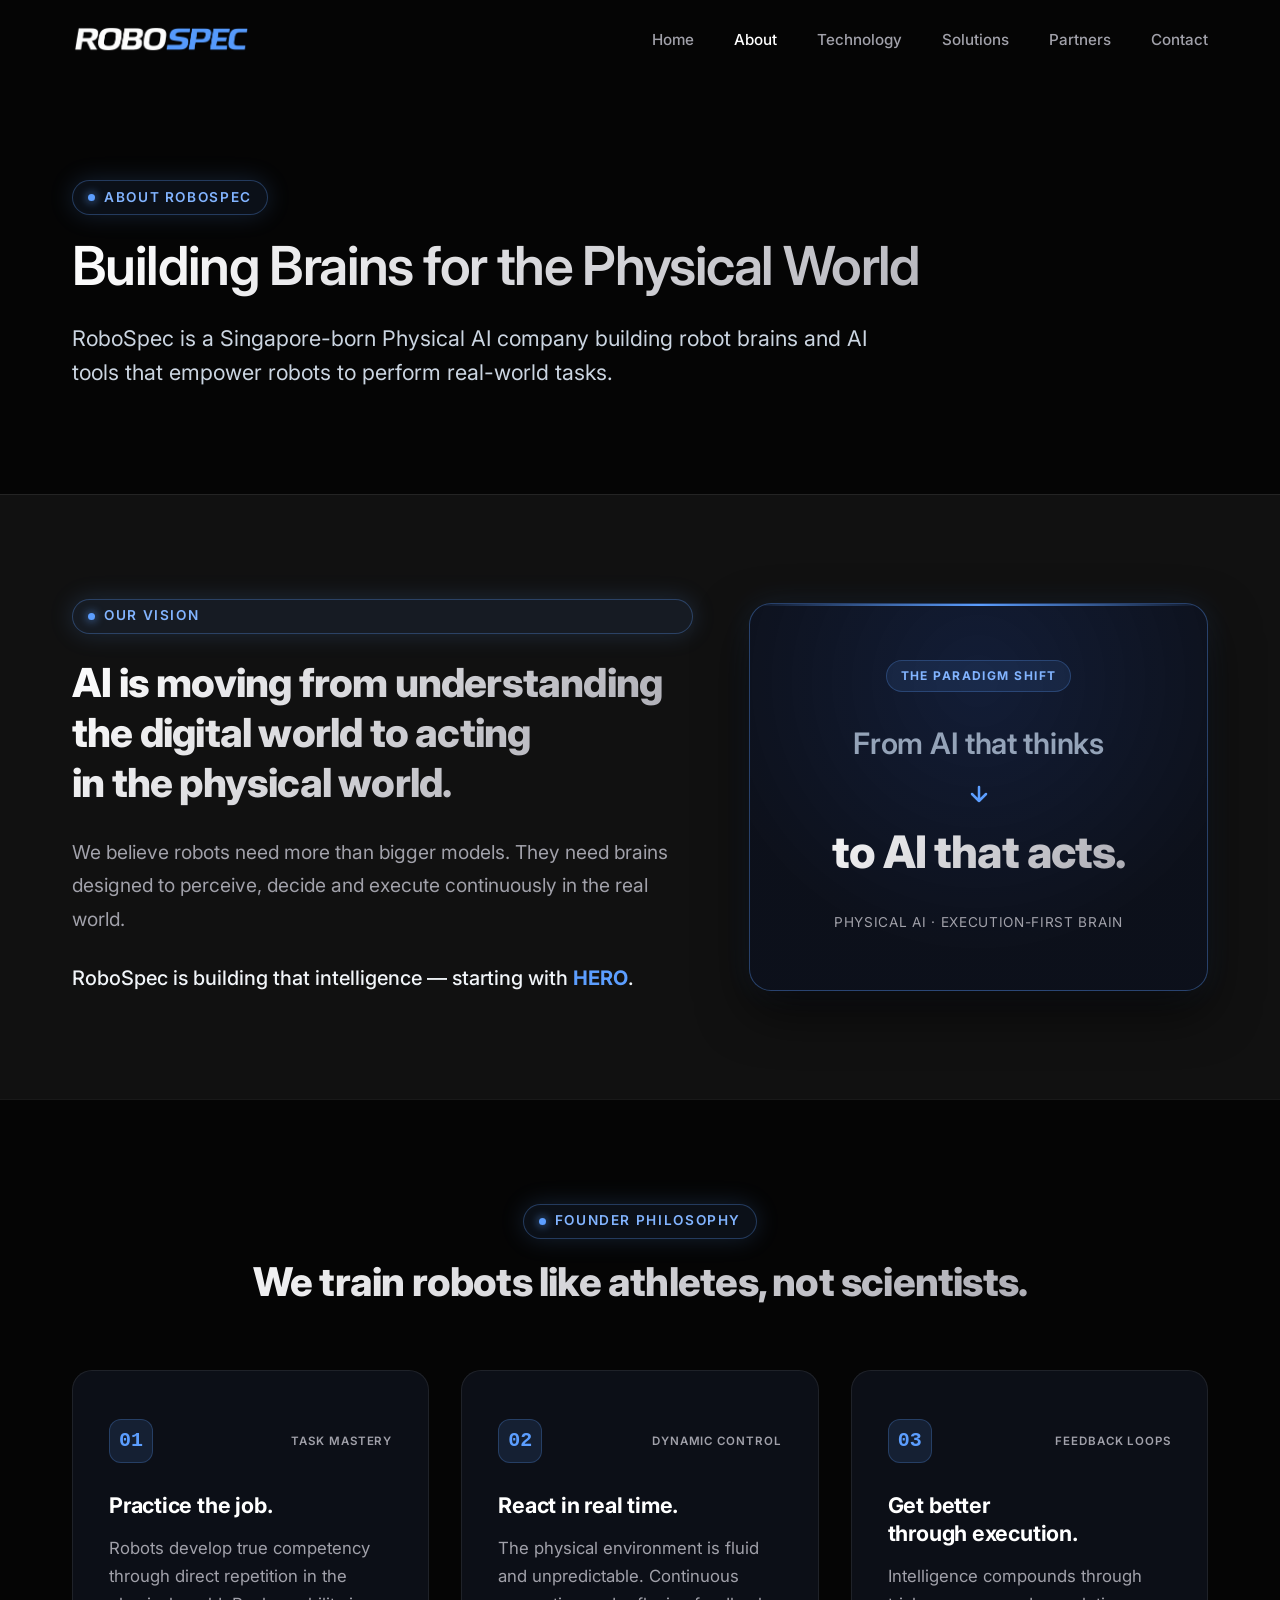
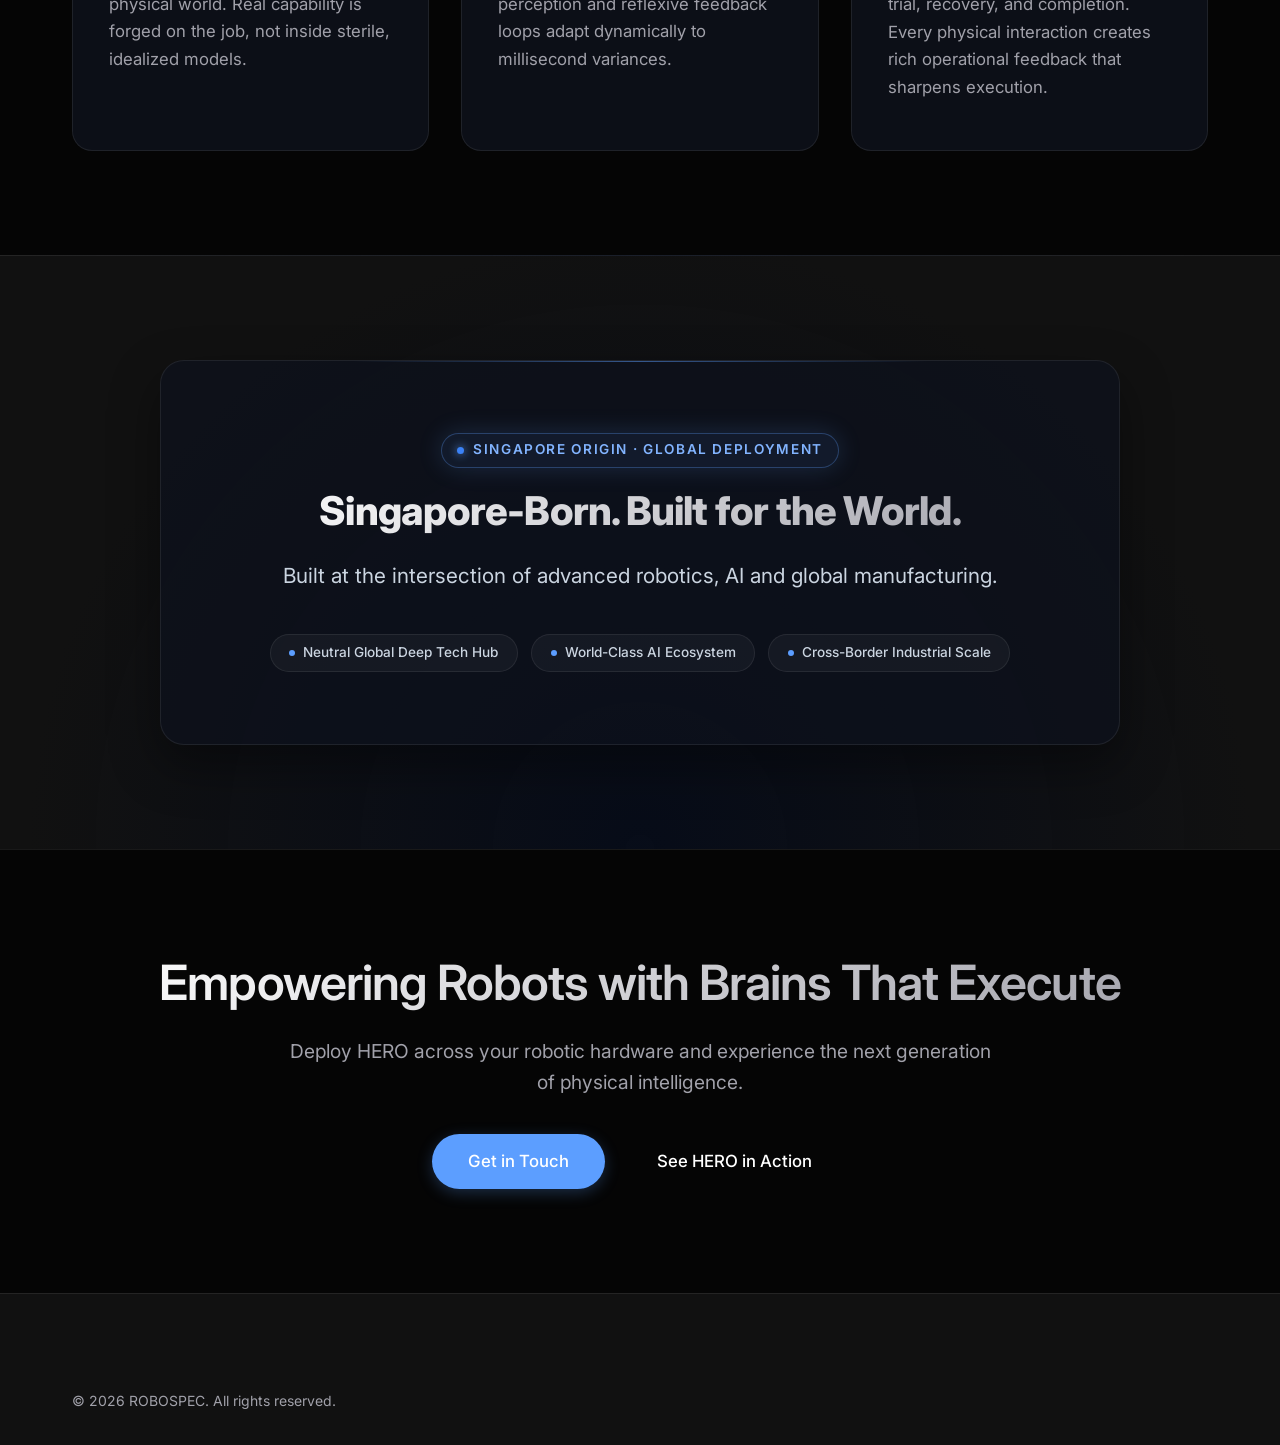
==== commit 73cea0ad: "update" ====
--- a/about.html
+++ b/about.html
@@ -40,7 +40,7 @@
         <span class="badge-dot"></span>
         <span class="badge-text">ABOUT ROBOSPEC</span>
       </div>
-      <h1 class="hero-title reveal text-gradient" style="font-size: clamp(2.75rem, 5.5vw, 4.25rem); margin-bottom: 1.5rem; line-height: 1.15;">
+      <h1 class="hero-title reveal text-gradient heading-nowrap" style="font-size: clamp(2.3rem, 4.2vw, 3.4rem); margin-bottom: 1.5rem; line-height: 1.15;">
         Building Brains for the Physical World
       </h1>
       <p class="section-subtitle reveal" style="max-width: 820px; font-size: 1.35rem; line-height: 1.6; color: #cbd5e1;">
@@ -89,14 +89,14 @@
   </section>
 
   <!-- Founder Philosophy Section -->
-  <section class="section philosophy-section">
+  <section class="section philosophy-section" id="founder-philosophy">
     <div class="container">
       <div class="philosophy-header reveal">
         <div class="hero-badge" style="margin-bottom: 1.25rem;">
           <span class="badge-dot"></span>
           <span class="badge-text">FOUNDER PHILOSOPHY</span>
         </div>
-        <h2 class="philosophy-title text-gradient">
+        <h2 class="philosophy-title text-gradient heading-nowrap">
           We train robots like athletes, not scientists.
         </h2>
       </div>
@@ -142,14 +142,14 @@
   </section>
 
   <!-- Singapore -->
-  <section class="section singapore-section">
+  <section class="section singapore-section" id="singapore">
     <div class="container">
       <div class="singapore-box reveal">
         <div class="hero-badge" style="margin-bottom: 1.25rem;">
           <span class="badge-dot" style="background: #3b82f6;"></span>
           <span class="badge-text">SINGAPORE ORIGIN · GLOBAL DEPLOYMENT</span>
         </div>
-        <h2 class="singapore-title text-gradient">Singapore-Born. Built for the World.</h2>
+        <h2 class="singapore-title text-gradient heading-nowrap">Singapore-Born. Built for the World.</h2>
         <p class="singapore-desc">
           Built at the intersection of advanced robotics, AI and global manufacturing.
         </p>
@@ -174,7 +174,7 @@
   <!-- CTA -->
   <section class="section" style="padding: 6.5rem 0; border-top: 1px solid var(--border-subtle); background: var(--bg-primary);">
     <div class="container" style="text-align: center;">
-      <h2 class="section-title reveal text-gradient">Empowering Robots with Brains That Execute</h2>
+      <h2 class="section-title reveal text-gradient heading-nowrap" style="margin: 0 auto 1.5rem auto; max-width: 100%;">Empowering Robots with Brains That Execute</h2>
       <p class="section-subtitle reveal" style="max-width: 720px; margin: 0 auto 2.25rem; font-size: 1.2rem; color: var(--text-secondary);">
         Deploy HERO across your robotic hardware and experience the next generation of physical intelligence.
       </p>
--- a/asset/style.css
+++ b/asset/style.css
@@ -71,6 +71,7 @@
   line-height: 1.2;
   font-weight: 600;
   letter-spacing: -0.02em;
+  text-wrap: balance;
 }
 
 .text-gradient {
@@ -80,17 +81,19 @@
 }
 
 .section-title {
-  font-size: clamp(2.5rem, 5vw, 4rem);
+  font-size: clamp(2.2rem, 3.8vw, 3.35rem);
   margin-bottom: 1.5rem;
-  max-width: 800px;
+  max-width: 1100px;
+  text-wrap: balance;
 }
 
 .section-subtitle {
   font-size: 1.25rem;
   color: var(--text-secondary);
   font-weight: 400;
-  max-width: 600px;
+  max-width: 680px;
   margin-bottom: 4rem;
+  text-wrap: pretty;
 }
 
 /* ==========================================================================
@@ -243,7 +246,7 @@
 }
 
 .hero-content {
-  max-width: 860px;
+  max-width: 1100px;
   z-index: 1;
 }
 
@@ -286,11 +289,24 @@
 }
 
 .hero-title {
-  font-size: clamp(3rem, 6.5vw, 5.25rem);
-  line-height: 1.1;
+  font-size: clamp(2.6rem, 5.2vw, 4.6rem);
+  line-height: 1.15;
   margin-bottom: 1.25rem;
   letter-spacing: -0.03em;
   animation: fadeUp 1s ease 0.2s both;
+}
+
+.hero-title-nowrap,
+.heading-nowrap {
+  white-space: nowrap;
+}
+
+@media (max-width: 860px) {
+  .hero-title-nowrap,
+  .heading-nowrap {
+    white-space: normal;
+    text-wrap: balance;
+  }
 }
 
 .hero-tagline {
@@ -598,12 +614,17 @@
 }
 
 .metric-item h2 {
-  font-size: 2.25rem;
+  font-size: clamp(1.45rem, 1.75vw, 1.85rem);
   margin-bottom: 1rem;
   color: var(--accent-primary);
-  display: flex;
-  align-items: baseline;
-  flex-wrap: wrap;
+  white-space: nowrap;
+}
+
+@media (max-width: 992px) {
+  .metric-item h2 {
+    white-space: normal;
+    text-wrap: balance;
+  }
 }
 
 .metric-item h2 span {
@@ -1169,7 +1190,7 @@
 
 .philosophy-header {
   text-align: center;
-  max-width: 860px;
+  max-width: 1080px;
   margin: 0 auto 4rem;
 }
 
@@ -1178,11 +1199,12 @@
 }
 
 .philosophy-title {
-  font-size: clamp(2.2rem, 4vw, 3.25rem);
+  font-size: clamp(1.9rem, 3.1vw, 2.65rem);
   font-weight: 800;
   letter-spacing: -0.02em;
   line-height: 1.2;
   color: #ffffff;
+  text-wrap: balance;
 }
 
 .founder-philosophy-grid {
@@ -1240,12 +1262,13 @@
 }
 
 .philosophy-card-title {
-  font-size: 1.65rem;
+  font-size: clamp(1.35rem, 1.6vw, 1.5rem);
   font-weight: 700;
   color: #ffffff;
   margin-bottom: 1rem;
   letter-spacing: -0.01em;
   line-height: 1.3;
+  text-wrap: balance;
 }
 
 .philosophy-card-desc {
@@ -1289,11 +1312,12 @@
 }
 
 .singapore-title {
-  font-size: clamp(2.2rem, 4vw, 3.25rem);
+  font-size: clamp(1.9rem, 3.1vw, 2.65rem);
   font-weight: 800;
   letter-spacing: -0.02em;
   margin-bottom: 1.5rem;
   line-height: 1.2;
+  text-wrap: balance;
 }
 
 .singapore-desc {
@@ -1974,11 +1998,12 @@
 }
 
 .deep-card-title {
-  font-size: 2rem;
+  font-size: clamp(1.45rem, 1.8vw, 1.7rem);
   font-weight: 800;
   letter-spacing: -0.02em;
   margin-bottom: 1.25rem;
   color: #ffffff;
+  text-wrap: balance;
 }
 
 .deep-card-text {
@@ -2066,9 +2091,10 @@
 }
 
 .solution-headline {
-  font-size: clamp(2rem, 3.5vw, 2.75rem);
+  font-size: clamp(1.75rem, 2.5vw, 2.25rem);
   line-height: 1.2;
   margin-bottom: 1.25rem;
+  text-wrap: balance;
 }
 
 .solution-lead {
